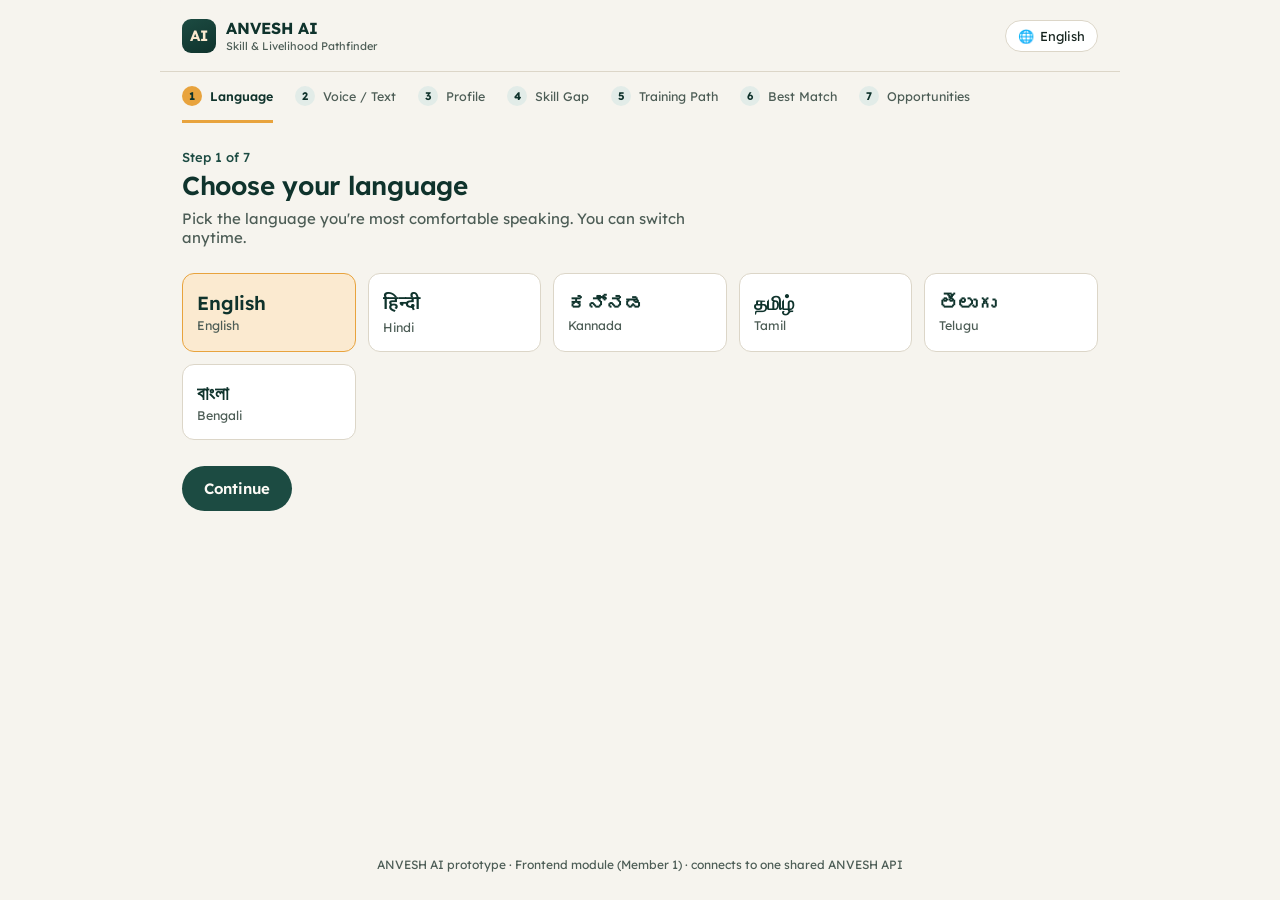
==== index.html @ 1c51fe31 "Add files via upload" ====
<!DOCTYPE html>
<html lang="en">
<head>
<meta charset="UTF-8" />
<meta name="viewport" content="width=device-width, initial-scale=1.0" />
<title>ANVESH AI — Skill &amp; Livelihood Pathfinder</title>
<link rel="preconnect" href="https://fonts.googleapis.com">
<link href="https://fonts.googleapis.com/css2?family=Lexend:wght@300;400;500;600;700;800&family=Noto+Sans+Devanagari:wght@400;500;600&display=swap" rel="stylesheet">
<link rel="stylesheet" href="styles.css">
</head>
<body>

<div id="app">
  <div class="topbar">
    <div class="brand">
      <div class="brand-mark">AI</div>
      <div>
        <div class="brand-name">ANVESH AI</div>
        <div class="brand-sub">Skill &amp; Livelihood Pathfinder</div>
      </div>
    </div>
    <button class="lang-pill" id="topLangPill" onclick="goTo('language')">🌐 <span id="topLangLabel">English</span></button>
  </div>

  <nav class="journey" id="journeyTracker"></nav>

  <main id="mainScreen"></main>

  <footer>ANVESH AI prototype &middot; Frontend module (Member 1) &middot; connects to one shared ANVESH API</footer>
</div>

<script src="api.js"></script>
<script src="app.js"></script>
</body>
</html>
---- styles.css ----
:root{
    --ink:#16241f;
    --ink-soft:#4d5d56;
    --paper:#f6f4ee;
    --paper-raised:#ffffff;
    --teal:#1c4b42;
    --teal-deep:#0f332c;
    --teal-tint:#e2ece8;
    --marigold:#e8a33d;
    --marigold-deep:#c07f22;
    --marigold-tint:#fbead0;
    --leaf:#3f7d58;
    --clay:#b6532f;
    --clay-tint:#f6e2d8;
    --line:#dcd6c8;
    --radius-s:6px;
    --radius-m:12px;
    --radius-l:20px;
    --shadow: 0 1px 2px rgba(22,36,31,0.06), 0 8px 24px -12px rgba(22,36,31,0.18);
    --focus: 0 0 0 3px rgba(28,75,66,0.35);
  }

  *{box-sizing:border-box;}
  html,body{margin:0;padding:0;}
  body{
    font-family:'Lexend','Noto Sans Devanagari',system-ui,sans-serif;
    background:var(--paper);
    color:var(--ink);
    -webkit-font-smoothing:antialiased;
    min-height:100vh;
  }
  h1,h2,h3,h4{font-family:'Lexend','Noto Sans Devanagari',sans-serif; margin:0; line-height:1.15; font-weight:600; letter-spacing:-0.01em;}
  p{margin:0;}
  button{font-family:inherit;}
  :focus-visible{outline:none; box-shadow:var(--focus); border-radius:var(--radius-s);}

  a{color:inherit;}

  /* ---------- App shell ---------- */
  #app{
    max-width:960px;
    margin:0 auto;
    min-height:100vh;
    display:flex;
    flex-direction:column;
    background:var(--paper);
  }

  .topbar{
    display:flex;
    align-items:center;
    justify-content:space-between;
    padding:18px 22px;
    border-bottom:1px solid var(--line);
    position:sticky;
    top:0;
    background:rgba(246,244,238,0.92);
    backdrop-filter:blur(6px);
    z-index:20;
  }
  .brand{
    display:flex;
    align-items:center;
    gap:10px;
  }
  .brand-mark{
    width:34px;height:34px;border-radius:9px;
    background:linear-gradient(155deg,var(--teal),var(--teal-deep));
    display:flex;align-items:center;justify-content:center;
    color:var(--marigold-tint);
    font-weight:700;
    font-size:15px;
  }
  .brand-name{font-size:16px;font-weight:700;color:var(--teal-deep);}
  .brand-sub{font-size:11px;color:var(--ink-soft); margin-top:1px;}

  .lang-pill{
    display:flex;align-items:center;gap:6px;
    padding:7px 12px;
    border:1px solid var(--line);
    border-radius:999px;
    background:var(--paper-raised);
    font-size:13px;
    cursor:pointer;
    color:var(--ink);
  }
  .lang-pill:hover{border-color:var(--teal);}

  /* ---------- Journey tracker ---------- */
  .journey{
    display:flex;
    overflow-x:auto;
    gap:0;
    padding:14px 22px 0 22px;
    scrollbar-width:none;
  }
  .journey::-webkit-scrollbar{display:none;}
  .j-step{
    display:flex;
    align-items:center;
    gap:8px;
    flex-shrink:0;
    padding-bottom:14px;
    margin-right:22px;
    border-bottom:3px solid transparent;
    color:var(--ink-soft);
    font-size:12.5px;
    white-space:nowrap;
  }
  .j-num{
    width:20px;height:20px;border-radius:50%;
    background:var(--teal-tint);
    color:var(--teal-deep);
    font-size:11px;font-weight:700;
    display:flex;align-items:center;justify-content:center;
  }
  .j-step.done .j-num{background:var(--teal); color:#fff;}
  .j-step.active{color:var(--teal-deep); font-weight:600; border-bottom-color:var(--marigold);}
  .j-step.active .j-num{background:var(--marigold); color:var(--teal-deep);}

  main{
    flex:1;
    padding:26px 22px 60px 22px;
  }

  .screen{animation:fade-in .28s ease;}
  @keyframes fade-in{from{opacity:0; transform:translateY(6px);} to{opacity:1; transform:translateY(0);}}
  @media (prefers-reduced-motion: reduce){ .screen{animation:none;} }

  .eyebrow{
    color:var(--teal);
    font-size:13px;
    font-weight:500;
    margin-bottom:6px;
  }
  .screen h2{font-size:26px; color:var(--teal-deep); margin-bottom:8px;}
  .screen .lede{color:var(--ink-soft); font-size:15px; max-width:56ch; margin-bottom:26px;}

  .card{
    background:var(--paper-raised);
    border:1px solid var(--line);
    border-radius:var(--radius-l);
    box-shadow:var(--shadow);
    padding:24px;
  }

  .btn{
    display:inline-flex;
    align-items:center;
    justify-content:center;
    gap:8px;
    padding:13px 22px;
    border-radius:999px;
    font-size:15px;
    font-weight:600;
    border:none;
    cursor:pointer;
    transition:transform .12s ease, background .15s ease;
  }
  .btn:active{transform:scale(0.98);}
  .btn-primary{background:var(--teal); color:#fdfbf6;}
  .btn-primary:hover{background:var(--teal-deep);}
  .btn-ghost{background:transparent; color:var(--teal-deep); border:1.5px solid var(--line);}
  .btn-ghost:hover{border-color:var(--teal);}
  .btn-block{width:100%;}
  .btn[disabled]{opacity:0.5; cursor:not-allowed;}

  .row{display:flex; gap:14px; flex-wrap:wrap;}
  .row.between{justify-content:space-between; align-items:center;}
  .actions{display:flex; gap:12px; margin-top:26px; flex-wrap:wrap;}

  /* ---------- Language grid ---------- */
  .lang-grid{
    display:grid;
    grid-template-columns:repeat(auto-fill, minmax(150px,1fr));
    gap:12px;
    margin-bottom:26px;
  }
  .lang-card{
    background:var(--paper-raised);
    border:1.5px solid var(--line);
    border-radius:var(--radius-m);
    padding:16px 14px;
    cursor:pointer;
    text-align:left;
  }
  .lang-card:hover{border-color:var(--teal);}
  .lang-card.selected{border-color:var(--marigold); background:var(--marigold-tint);}
  .lang-card .native{font-size:19px; font-weight:600; color:var(--teal-deep); display:block;}
  .lang-card .roman{font-size:12.5px; color:var(--ink-soft); display:block; margin-top:2px;}

  /* ---------- Voice screen ---------- */
  .voice-stage{
    display:flex;
    flex-direction:column;
    align-items:center;
    text-align:center;
    padding:36px 20px;
  }
  .mic-btn{
    width:112px;height:112px;
    border-radius:50%;
    border:none;
    background:radial-gradient(circle at 35% 30%, var(--marigold), var(--marigold-deep));
    box-shadow:0 10px 30px -8px rgba(192,127,34,0.55);
    color:var(--teal-deep);
    font-size:38px;
    display:flex;align-items:center;justify-content:center;
    cursor:pointer;
    position:relative;
  }
  .mic-btn.listening{animation:pulse 1.4s ease-in-out infinite;}
  @keyframes pulse{
    0%{box-shadow:0 0 0 0 rgba(232,163,61,0.45), 0 10px 30px -8px rgba(192,127,34,0.55);}
    70%{box-shadow:0 0 0 22px rgba(232,163,61,0), 0 10px 30px -8px rgba(192,127,34,0.55);}
    100%{box-shadow:0 0 0 0 rgba(232,163,61,0), 0 10px 30px -8px rgba(192,127,34,0.55);}
  }
  .voice-status{margin-top:18px; font-size:14.5px; color:var(--ink-soft); min-height:20px;}
  .transcript-box{
    margin-top:22px;
    width:100%;
    max-width:480px;
    background:var(--teal-tint);
    border-radius:var(--radius-m);
    padding:16px 18px;
    text-align:left;
    font-size:14.5px;
    color:var(--teal-deep);
    display:none;
  }
  .transcript-box.show{display:block;}
  .fallback-note{margin-top:26px; font-size:13.5px; color:var(--ink-soft);}
  .text-fallback{
    margin-top:14px;
    width:100%;
    max-width:480px;
    display:flex;
    gap:10px;
  }
  .text-fallback input{
    flex:1;
    padding:13px 16px;
    border-radius:999px;
    border:1.5px solid var(--line);
    font-size:14.5px;
    font-family:inherit;
    background:var(--paper-raised);
  }
  .text-fallback input:focus{border-color:var(--teal);}

  /* ---------- Profile screen ---------- */
  .field-list{display:flex; flex-direction:column; gap:0;}
  .field-row{
    display:flex;
    align-items:center;
    justify-content:space-between;
    padding:14px 0;
    border-bottom:1px solid var(--line);
  }
  .field-row:last-child{border-bottom:none;}
  .field-label{font-size:13.5px; color:var(--ink-soft);}
  .field-value{font-size:15px; font-weight:500;}
  .field-value.missing{color:var(--clay); font-weight:500; font-size:13.5px;}
  .tag{
    display:inline-flex;
    padding:3px 10px;
    border-radius:999px;
    font-size:11.5px;
    font-weight:600;
  }
  .tag-missing{background:var(--clay-tint); color:var(--clay);}
  .tag-done{background:var(--teal-tint); color:var(--teal-deep);}

  .next-q{
    margin-top:18px;
    background:var(--marigold-tint);
    border-radius:var(--radius-m);
    padding:16px 18px;
    font-size:14.5px;
    color:var(--teal-deep);
  }
  .next-q strong{display:block; font-size:12px; text-transform:none; color:var(--marigold-deep); margin-bottom:4px;}

  /* ---------- Skill gap ---------- */
  .skill-cols{display:grid; grid-template-columns:1fr; gap:18px;}
  @media(min-width:640px){ .skill-cols{grid-template-columns:1fr 1fr;} }
  .skill-block h4{font-size:13px; color:var(--ink-soft); font-weight:600; margin-bottom:10px;}
  .chip-list{display:flex; flex-wrap:wrap; gap:8px;}
  .chip{
    padding:7px 13px;
    border-radius:999px;
    font-size:13.5px;
    font-weight:500;
  }
  .chip-have{background:var(--teal-tint); color:var(--teal-deep);}
  .chip-need{background:var(--clay-tint); color:var(--clay);}

  .gap-bar-wrap{margin-top:22px;}
  .gap-bar-track{
    height:10px;
    border-radius:999px;
    background:var(--line);
    overflow:hidden;
  }
  .gap-bar-fill{
    height:100%;
    background:linear-gradient(90deg, var(--teal), var(--leaf));
    border-radius:999px;
    transition:width .5s ease;
  }
  .gap-bar-caption{display:flex; justify-content:space-between; font-size:12.5px; color:var(--ink-soft); margin-top:8px;}

  /* ---------- NSQF ---------- */
  .nsqf-item{
    display:flex;
    gap:14px;
    padding:16px 0;
    border-bottom:1px solid var(--line);
  }
  .nsqf-item:last-child{border-bottom:none;}
  .nsqf-level{
    flex-shrink:0;
    width:44px;height:44px;
    border-radius:var(--radius-s);
    background:var(--teal-tint);
    color:var(--teal-deep);
    font-weight:700;
    font-size:13px;
    display:flex;align-items:center;justify-content:center;
    text-align:center;
  }
  .nsqf-title{font-weight:600; font-size:15px; margin-bottom:3px;}
  .nsqf-meta{font-size:13px; color:var(--ink-soft);}

  /* ---------- Occupation / score ---------- */
  .score-wrap{
    display:flex;
    align-items:center;
    gap:24px;
    flex-wrap:wrap;
  }
  .score-ring{
    width:120px;height:120px;
    border-radius:50%;
    flex-shrink:0;
    display:flex;align-items:center;justify-content:center;
    position:relative;
    background:conic-gradient(var(--teal) calc(var(--pct,0)*1%), var(--teal-tint) 0);
  }
  .score-ring::before{
    content:"";
    position:absolute;
    width:92px;height:92px;
    border-radius:50%;
    background:var(--paper-raised);
  }
  .score-num{position:relative; font-size:28px; font-weight:700; color:var(--teal-deep);}
  .score-num span{font-size:14px; font-weight:500; color:var(--ink-soft); display:block; margin-top:-2px;}
  .occ-title{font-size:20px; font-weight:700; color:var(--teal-deep); margin-bottom:4px;}
  .occ-sub{font-size:13.5px; color:var(--ink-soft);}

  .explain-toggle{
    margin-top:20px;
    background:transparent;
    border:1.5px dashed var(--line);
    border-radius:var(--radius-m);
    padding:13px 16px;
    width:100%;
    text-align:left;
    font-size:14px;
    font-weight:600;
    color:var(--teal-deep);
    cursor:pointer;
  }
  .explain-body{
    margin-top:12px;
    padding:16px 18px;
    background:var(--teal-tint);
    border-radius:var(--radius-m);
    font-size:14px;
    line-height:1.55;
    color:var(--teal-deep);
    display:none;
  }
  .explain-body.show{display:block;}

  /* ---------- Opportunities ---------- */
  .opp-card{
    border:1px solid var(--line);
    border-radius:var(--radius-m);
    padding:16px 18px;
    margin-bottom:12px;
  }
  .opp-card:last-child{margin-bottom:0;}
  .opp-type{
    display:inline-block;
    font-size:11.5px;
    font-weight:700;
    padding:3px 10px;
    border-radius:999px;
    margin-bottom:8px;
  }
  .opp-type.training{background:var(--teal-tint); color:var(--teal-deep);}
  .opp-type.employment{background:var(--marigold-tint); color:var(--marigold-deep);}
  .opp-type.livelihood{background:#e5eee0; color:var(--leaf);}
  .opp-title{font-weight:600; font-size:15px; margin-bottom:3px;}
  .opp-meta{font-size:13px; color:var(--ink-soft);}

  /* ---------- States: loading / empty / error / timeout ---------- */
  .state-box{
    display:flex;
    flex-direction:column;
    align-items:center;
    text-align:center;
    padding:50px 20px;
    color:var(--ink-soft);
  }
  .spinner{
    width:34px;height:34px;
    border-radius:50%;
    border:3px solid var(--teal-tint);
    border-top-color:var(--teal);
    animation:spin .8s linear infinite;
    margin-bottom:16px;
  }
  @keyframes spin{to{transform:rotate(360deg);}}
  .state-title{font-size:15.5px; font-weight:600; color:var(--ink); margin-bottom:6px;}
  .state-desc{font-size:13.5px; max-width:40ch;}
  .state-box .btn{margin-top:18px;}
  .icon-badge{
    width:46px;height:46px;
    border-radius:50%;
    display:flex;align-items:center;justify-content:center;
    margin-bottom:16px;
    font-size:20px;
  }
  .icon-badge.err{background:var(--clay-tint); color:var(--clay);}
  .icon-badge.empty{background:var(--teal-tint); color:var(--teal-deep);}

  footer{
    text-align:center;
    font-size:12px;
    color:var(--ink-soft);
    padding:18px 22px 28px;
  }

  code.inline{background:var(--teal-tint); padding:1px 6px; border-radius:4px; font-size:12.5px;}

  @media(max-width:520px){
    .screen h2{font-size:22px;}
    main{padding:20px 16px 50px 16px;}
    .topbar{padding:14px 16px;}
  }
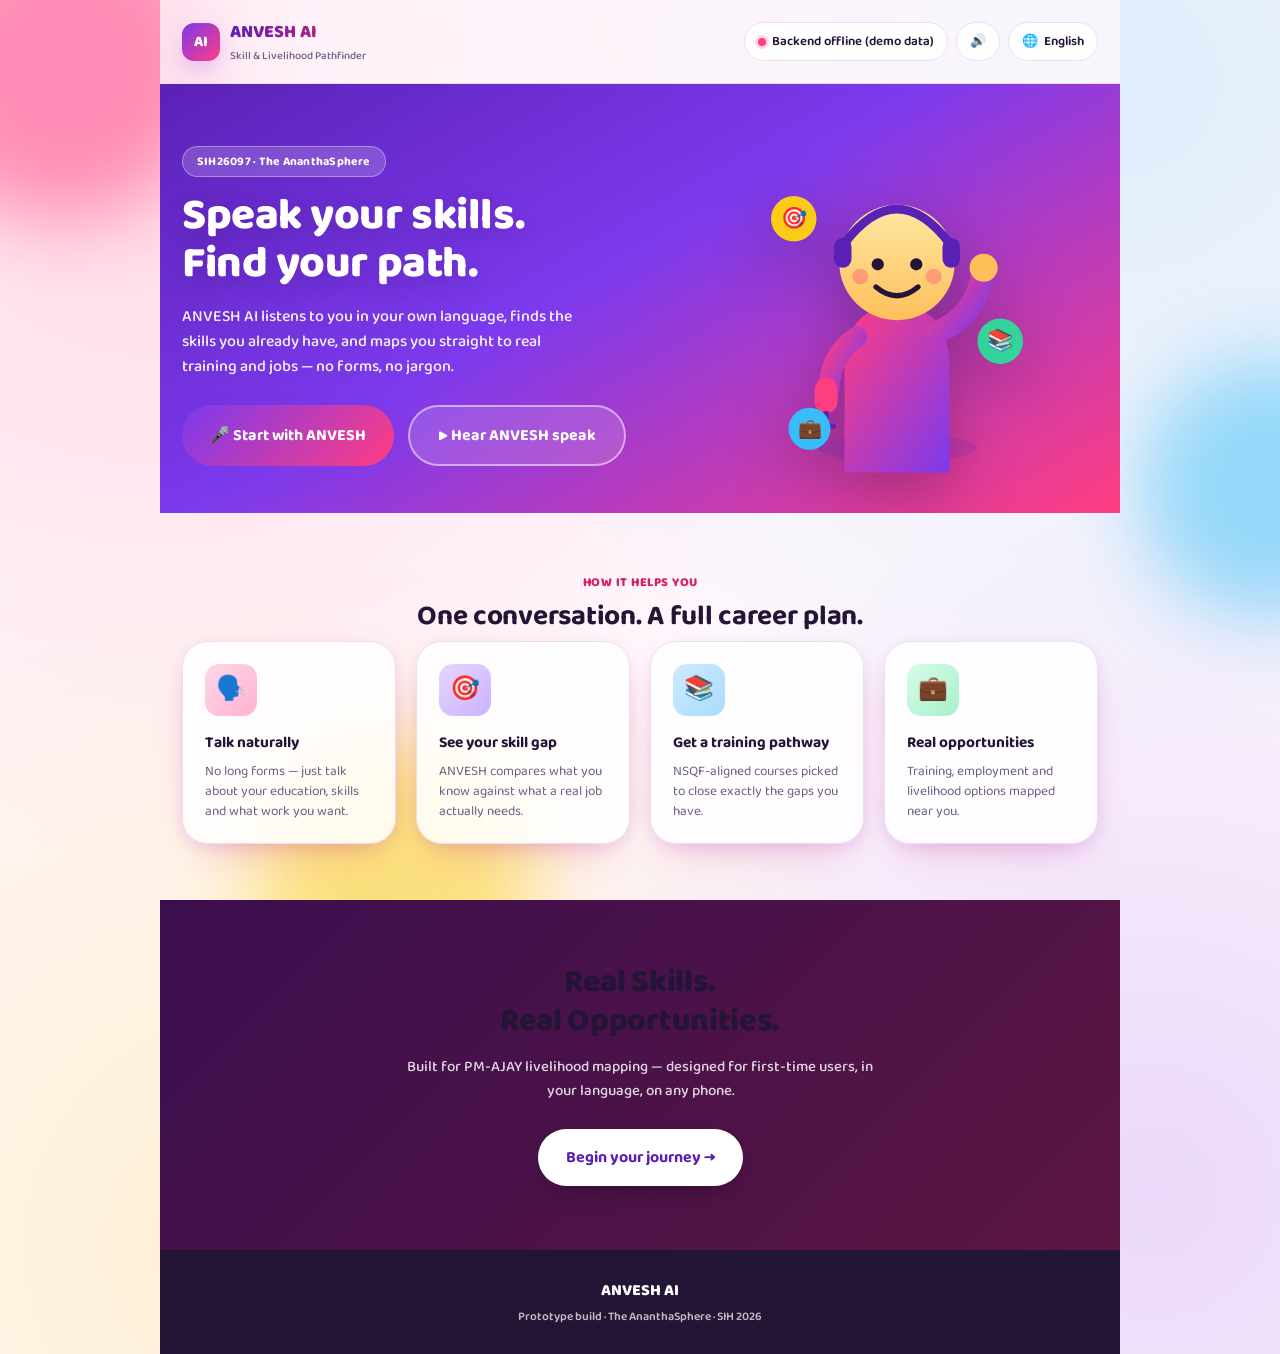
==== commit 570cb9ba: "Add Member 1 frontend prototype Adds the full frontend UI: animated landing page with voice-assistan" ====
--- a/index.html
+++ b/index.html
@@ -5,7 +5,7 @@
 <meta name="viewport" content="width=device-width, initial-scale=1.0" />
 <title>ANVESH AI — Skill &amp; Livelihood Pathfinder</title>
 <link rel="preconnect" href="https://fonts.googleapis.com">
-<link href="https://fonts.googleapis.com/css2?family=Lexend:wght@300;400;500;600;700;800&family=Noto+Sans+Devanagari:wght@400;500;600&display=swap" rel="stylesheet">
+<link href="https://fonts.googleapis.com/css2?family=Baloo+2:wght@500;600;700;800&family=Lexend:wght@400;500;600;700&family=Noto+Sans+Devanagari:wght@400;500;600&display=swap" rel="stylesheet">
 <link rel="stylesheet" href="styles.css">
 </head>
 <body>
@@ -13,23 +13,32 @@
 <div id="app">
   <div class="topbar">
     <div class="brand">
-      <div class="brand-mark">AI</div>
+      <div class="brand-mark" onclick="goTo('landing')" style="cursor:pointer">AI</div>
       <div>
         <div class="brand-name">ANVESH AI</div>
         <div class="brand-sub">Skill &amp; Livelihood Pathfinder</div>
       </div>
     </div>
-    <button class="lang-pill" id="topLangPill" onclick="goTo('language')">🌐 <span id="topLangLabel">English</span></button>
+    <div class="top-actions">
+      <button class="pill-btn" id="statusPill" title="Backend connection status">
+        <span class="status-dot checking" id="statusDot"></span>
+        <span id="statusLabel">Checking backend…</span>
+      </button>
+      <button class="pill-btn" id="soundToggle" onclick="toggleSound()" title="Toggle sound">🔊</button>
+      <button class="pill-btn" id="topLangPill" onclick="goTo('language')">🌐 <span id="topLangLabel">English</span></button>
+    </div>
   </div>
 
   <nav class="journey" id="journeyTracker"></nav>
 
   <main id="mainScreen"></main>
 
-  <footer>ANVESH AI prototype &middot; Frontend module (Member 1) &middot; connects to one shared ANVESH API</footer>
+  <footer>ANVESH AI prototype &middot; Frontend module (Member 1) &middot; live-wired to the member2-backend FastAPI service</footer>
 </div>
 
 <script src="api.js"></script>
+<script src="effects.js"></script>
+<script src="mascot.js"></script>
 <script src="app.js"></script>
 </body>
 </html>
--- a/styles.css
+++ b/styles.css
@@ -1,453 +1,636 @@
-  :root{
-    --ink:#16241f;
-    --ink-soft:#4d5d56;
-    --paper:#f6f4ee;
-    --paper-raised:#ffffff;
-    --teal:#1c4b42;
-    --teal-deep:#0f332c;
-    --teal-tint:#e2ece8;
-    --marigold:#e8a33d;
-    --marigold-deep:#c07f22;
-    --marigold-tint:#fbead0;
-    --leaf:#3f7d58;
-    --clay:#b6532f;
-    --clay-tint:#f6e2d8;
-    --line:#dcd6c8;
-    --radius-s:6px;
-    --radius-m:12px;
-    --radius-l:20px;
-    --shadow: 0 1px 2px rgba(22,36,31,0.06), 0 8px 24px -12px rgba(22,36,31,0.18);
-    --focus: 0 0 0 3px rgba(28,75,66,0.35);
-  }
-
-  *{box-sizing:border-box;}
-  html,body{margin:0;padding:0;}
-  body{
-    font-family:'Lexend','Noto Sans Devanagari',system-ui,sans-serif;
-    background:var(--paper);
-    color:var(--ink);
-    -webkit-font-smoothing:antialiased;
-    min-height:100vh;
-  }
-  h1,h2,h3,h4{font-family:'Lexend','Noto Sans Devanagari',sans-serif; margin:0; line-height:1.15; font-weight:600; letter-spacing:-0.01em;}
-  p{margin:0;}
-  button{font-family:inherit;}
-  :focus-visible{outline:none; box-shadow:var(--focus); border-radius:var(--radius-s);}
-
-  a{color:inherit;}
-
-  /* ---------- App shell ---------- */
-  #app{
-    max-width:960px;
-    margin:0 auto;
-    min-height:100vh;
-    display:flex;
-    flex-direction:column;
-    background:var(--paper);
-  }
-
-  .topbar{
-    display:flex;
-    align-items:center;
-    justify-content:space-between;
-    padding:18px 22px;
-    border-bottom:1px solid var(--line);
-    position:sticky;
-    top:0;
-    background:rgba(246,244,238,0.92);
-    backdrop-filter:blur(6px);
-    z-index:20;
-  }
-  .brand{
-    display:flex;
-    align-items:center;
-    gap:10px;
-  }
-  .brand-mark{
-    width:34px;height:34px;border-radius:9px;
-    background:linear-gradient(155deg,var(--teal),var(--teal-deep));
-    display:flex;align-items:center;justify-content:center;
-    color:var(--marigold-tint);
-    font-weight:700;
-    font-size:15px;
-  }
-  .brand-name{font-size:16px;font-weight:700;color:var(--teal-deep);}
-  .brand-sub{font-size:11px;color:var(--ink-soft); margin-top:1px;}
-
-  .lang-pill{
-    display:flex;align-items:center;gap:6px;
-    padding:7px 12px;
-    border:1px solid var(--line);
-    border-radius:999px;
-    background:var(--paper-raised);
-    font-size:13px;
-    cursor:pointer;
-    color:var(--ink);
-  }
-  .lang-pill:hover{border-color:var(--teal);}
-
-  /* ---------- Journey tracker ---------- */
-  .journey{
-    display:flex;
-    overflow-x:auto;
-    gap:0;
-    padding:14px 22px 0 22px;
-    scrollbar-width:none;
-  }
-  .journey::-webkit-scrollbar{display:none;}
-  .j-step{
-    display:flex;
-    align-items:center;
-    gap:8px;
-    flex-shrink:0;
-    padding-bottom:14px;
-    margin-right:22px;
-    border-bottom:3px solid transparent;
-    color:var(--ink-soft);
-    font-size:12.5px;
-    white-space:nowrap;
-  }
-  .j-num{
-    width:20px;height:20px;border-radius:50%;
-    background:var(--teal-tint);
-    color:var(--teal-deep);
-    font-size:11px;font-weight:700;
-    display:flex;align-items:center;justify-content:center;
-  }
-  .j-step.done .j-num{background:var(--teal); color:#fff;}
-  .j-step.active{color:var(--teal-deep); font-weight:600; border-bottom-color:var(--marigold);}
-  .j-step.active .j-num{background:var(--marigold); color:var(--teal-deep);}
-
-  main{
-    flex:1;
-    padding:26px 22px 60px 22px;
-  }
-
-  .screen{animation:fade-in .28s ease;}
-  @keyframes fade-in{from{opacity:0; transform:translateY(6px);} to{opacity:1; transform:translateY(0);}}
-  @media (prefers-reduced-motion: reduce){ .screen{animation:none;} }
-
-  .eyebrow{
-    color:var(--teal);
-    font-size:13px;
-    font-weight:500;
-    margin-bottom:6px;
-  }
-  .screen h2{font-size:26px; color:var(--teal-deep); margin-bottom:8px;}
-  .screen .lede{color:var(--ink-soft); font-size:15px; max-width:56ch; margin-bottom:26px;}
-
-  .card{
-    background:var(--paper-raised);
-    border:1px solid var(--line);
-    border-radius:var(--radius-l);
-    box-shadow:var(--shadow);
-    padding:24px;
-  }
-
-  .btn{
-    display:inline-flex;
-    align-items:center;
-    justify-content:center;
-    gap:8px;
-    padding:13px 22px;
-    border-radius:999px;
-    font-size:15px;
-    font-weight:600;
-    border:none;
-    cursor:pointer;
-    transition:transform .12s ease, background .15s ease;
-  }
-  .btn:active{transform:scale(0.98);}
-  .btn-primary{background:var(--teal); color:#fdfbf6;}
-  .btn-primary:hover{background:var(--teal-deep);}
-  .btn-ghost{background:transparent; color:var(--teal-deep); border:1.5px solid var(--line);}
-  .btn-ghost:hover{border-color:var(--teal);}
-  .btn-block{width:100%;}
-  .btn[disabled]{opacity:0.5; cursor:not-allowed;}
-
-  .row{display:flex; gap:14px; flex-wrap:wrap;}
-  .row.between{justify-content:space-between; align-items:center;}
-  .actions{display:flex; gap:12px; margin-top:26px; flex-wrap:wrap;}
-
-  /* ---------- Language grid ---------- */
-  .lang-grid{
-    display:grid;
-    grid-template-columns:repeat(auto-fill, minmax(150px,1fr));
-    gap:12px;
-    margin-bottom:26px;
-  }
-  .lang-card{
-    background:var(--paper-raised);
-    border:1.5px solid var(--line);
-    border-radius:var(--radius-m);
-    padding:16px 14px;
-    cursor:pointer;
-    text-align:left;
-  }
-  .lang-card:hover{border-color:var(--teal);}
-  .lang-card.selected{border-color:var(--marigold); background:var(--marigold-tint);}
-  .lang-card .native{font-size:19px; font-weight:600; color:var(--teal-deep); display:block;}
-  .lang-card .roman{font-size:12.5px; color:var(--ink-soft); display:block; margin-top:2px;}
-
-  /* ---------- Voice screen ---------- */
-  .voice-stage{
-    display:flex;
-    flex-direction:column;
-    align-items:center;
-    text-align:center;
-    padding:36px 20px;
-  }
-  .mic-btn{
-    width:112px;height:112px;
-    border-radius:50%;
-    border:none;
-    background:radial-gradient(circle at 35% 30%, var(--marigold), var(--marigold-deep));
-    box-shadow:0 10px 30px -8px rgba(192,127,34,0.55);
-    color:var(--teal-deep);
-    font-size:38px;
-    display:flex;align-items:center;justify-content:center;
-    cursor:pointer;
-    position:relative;
-  }
-  .mic-btn.listening{animation:pulse 1.4s ease-in-out infinite;}
-  @keyframes pulse{
-    0%{box-shadow:0 0 0 0 rgba(232,163,61,0.45), 0 10px 30px -8px rgba(192,127,34,0.55);}
-    70%{box-shadow:0 0 0 22px rgba(232,163,61,0), 0 10px 30px -8px rgba(192,127,34,0.55);}
-    100%{box-shadow:0 0 0 0 rgba(232,163,61,0), 0 10px 30px -8px rgba(192,127,34,0.55);}
-  }
-  .voice-status{margin-top:18px; font-size:14.5px; color:var(--ink-soft); min-height:20px;}
-  .transcript-box{
-    margin-top:22px;
-    width:100%;
-    max-width:480px;
-    background:var(--teal-tint);
-    border-radius:var(--radius-m);
-    padding:16px 18px;
-    text-align:left;
-    font-size:14.5px;
-    color:var(--teal-deep);
-    display:none;
-  }
-  .transcript-box.show{display:block;}
-  .fallback-note{margin-top:26px; font-size:13.5px; color:var(--ink-soft);}
-  .text-fallback{
-    margin-top:14px;
-    width:100%;
-    max-width:480px;
-    display:flex;
-    gap:10px;
-  }
-  .text-fallback input{
-    flex:1;
-    padding:13px 16px;
-    border-radius:999px;
-    border:1.5px solid var(--line);
-    font-size:14.5px;
-    font-family:inherit;
-    background:var(--paper-raised);
-  }
-  .text-fallback input:focus{border-color:var(--teal);}
-
-  /* ---------- Profile screen ---------- */
-  .field-list{display:flex; flex-direction:column; gap:0;}
-  .field-row{
-    display:flex;
-    align-items:center;
-    justify-content:space-between;
-    padding:14px 0;
-    border-bottom:1px solid var(--line);
-  }
-  .field-row:last-child{border-bottom:none;}
-  .field-label{font-size:13.5px; color:var(--ink-soft);}
-  .field-value{font-size:15px; font-weight:500;}
-  .field-value.missing{color:var(--clay); font-weight:500; font-size:13.5px;}
-  .tag{
-    display:inline-flex;
-    padding:3px 10px;
-    border-radius:999px;
-    font-size:11.5px;
-    font-weight:600;
-  }
-  .tag-missing{background:var(--clay-tint); color:var(--clay);}
-  .tag-done{background:var(--teal-tint); color:var(--teal-deep);}
-
-  .next-q{
-    margin-top:18px;
-    background:var(--marigold-tint);
-    border-radius:var(--radius-m);
-    padding:16px 18px;
-    font-size:14.5px;
-    color:var(--teal-deep);
-  }
-  .next-q strong{display:block; font-size:12px; text-transform:none; color:var(--marigold-deep); margin-bottom:4px;}
-
-  /* ---------- Skill gap ---------- */
-  .skill-cols{display:grid; grid-template-columns:1fr; gap:18px;}
-  @media(min-width:640px){ .skill-cols{grid-template-columns:1fr 1fr;} }
-  .skill-block h4{font-size:13px; color:var(--ink-soft); font-weight:600; margin-bottom:10px;}
-  .chip-list{display:flex; flex-wrap:wrap; gap:8px;}
-  .chip{
-    padding:7px 13px;
-    border-radius:999px;
-    font-size:13.5px;
-    font-weight:500;
-  }
-  .chip-have{background:var(--teal-tint); color:var(--teal-deep);}
-  .chip-need{background:var(--clay-tint); color:var(--clay);}
-
-  .gap-bar-wrap{margin-top:22px;}
-  .gap-bar-track{
-    height:10px;
-    border-radius:999px;
-    background:var(--line);
-    overflow:hidden;
-  }
-  .gap-bar-fill{
-    height:100%;
-    background:linear-gradient(90deg, var(--teal), var(--leaf));
-    border-radius:999px;
-    transition:width .5s ease;
-  }
-  .gap-bar-caption{display:flex; justify-content:space-between; font-size:12.5px; color:var(--ink-soft); margin-top:8px;}
-
-  /* ---------- NSQF ---------- */
-  .nsqf-item{
-    display:flex;
-    gap:14px;
-    padding:16px 0;
-    border-bottom:1px solid var(--line);
-  }
-  .nsqf-item:last-child{border-bottom:none;}
-  .nsqf-level{
-    flex-shrink:0;
-    width:44px;height:44px;
-    border-radius:var(--radius-s);
-    background:var(--teal-tint);
-    color:var(--teal-deep);
-    font-weight:700;
-    font-size:13px;
-    display:flex;align-items:center;justify-content:center;
-    text-align:center;
-  }
-  .nsqf-title{font-weight:600; font-size:15px; margin-bottom:3px;}
-  .nsqf-meta{font-size:13px; color:var(--ink-soft);}
-
-  /* ---------- Occupation / score ---------- */
-  .score-wrap{
-    display:flex;
-    align-items:center;
-    gap:24px;
-    flex-wrap:wrap;
-  }
-  .score-ring{
-    width:120px;height:120px;
-    border-radius:50%;
-    flex-shrink:0;
-    display:flex;align-items:center;justify-content:center;
-    position:relative;
-    background:conic-gradient(var(--teal) calc(var(--pct,0)*1%), var(--teal-tint) 0);
-  }
-  .score-ring::before{
-    content:"";
-    position:absolute;
-    width:92px;height:92px;
-    border-radius:50%;
-    background:var(--paper-raised);
-  }
-  .score-num{position:relative; font-size:28px; font-weight:700; color:var(--teal-deep);}
-  .score-num span{font-size:14px; font-weight:500; color:var(--ink-soft); display:block; margin-top:-2px;}
-  .occ-title{font-size:20px; font-weight:700; color:var(--teal-deep); margin-bottom:4px;}
-  .occ-sub{font-size:13.5px; color:var(--ink-soft);}
-
-  .explain-toggle{
-    margin-top:20px;
-    background:transparent;
-    border:1.5px dashed var(--line);
-    border-radius:var(--radius-m);
-    padding:13px 16px;
-    width:100%;
-    text-align:left;
-    font-size:14px;
-    font-weight:600;
-    color:var(--teal-deep);
-    cursor:pointer;
-  }
-  .explain-body{
-    margin-top:12px;
-    padding:16px 18px;
-    background:var(--teal-tint);
-    border-radius:var(--radius-m);
-    font-size:14px;
-    line-height:1.55;
-    color:var(--teal-deep);
-    display:none;
-  }
-  .explain-body.show{display:block;}
-
-  /* ---------- Opportunities ---------- */
-  .opp-card{
-    border:1px solid var(--line);
-    border-radius:var(--radius-m);
-    padding:16px 18px;
-    margin-bottom:12px;
-  }
-  .opp-card:last-child{margin-bottom:0;}
-  .opp-type{
-    display:inline-block;
-    font-size:11.5px;
-    font-weight:700;
-    padding:3px 10px;
-    border-radius:999px;
-    margin-bottom:8px;
-  }
-  .opp-type.training{background:var(--teal-tint); color:var(--teal-deep);}
-  .opp-type.employment{background:var(--marigold-tint); color:var(--marigold-deep);}
-  .opp-type.livelihood{background:#e5eee0; color:var(--leaf);}
-  .opp-title{font-weight:600; font-size:15px; margin-bottom:3px;}
-  .opp-meta{font-size:13px; color:var(--ink-soft);}
-
-  /* ---------- States: loading / empty / error / timeout ---------- */
-  .state-box{
-    display:flex;
-    flex-direction:column;
-    align-items:center;
-    text-align:center;
-    padding:50px 20px;
-    color:var(--ink-soft);
-  }
-  .spinner{
-    width:34px;height:34px;
-    border-radius:50%;
-    border:3px solid var(--teal-tint);
-    border-top-color:var(--teal);
-    animation:spin .8s linear infinite;
-    margin-bottom:16px;
-  }
-  @keyframes spin{to{transform:rotate(360deg);}}
-  .state-title{font-size:15.5px; font-weight:600; color:var(--ink); margin-bottom:6px;}
-  .state-desc{font-size:13.5px; max-width:40ch;}
-  .state-box .btn{margin-top:18px;}
-  .icon-badge{
-    width:46px;height:46px;
-    border-radius:50%;
-    display:flex;align-items:center;justify-content:center;
-    margin-bottom:16px;
-    font-size:20px;
-  }
-  .icon-badge.err{background:var(--clay-tint); color:var(--clay);}
-  .icon-badge.empty{background:var(--teal-tint); color:var(--teal-deep);}
-
-  footer{
-    text-align:center;
-    font-size:12px;
-    color:var(--ink-soft);
-    padding:18px 22px 28px;
-  }
-
-  code.inline{background:var(--teal-tint); padding:1px 6px; border-radius:4px; font-size:12.5px;}
-
-  @media(max-width:520px){
-    .screen h2{font-size:22px;}
-    main{padding:20px 16px 50px 16px;}
-    .topbar{padding:14px 16px;}
-  }
+/* =========================================================================
+   ANVESH AI — Member 1 Frontend Prototype
+   styles.css — bright, high-energy theme + animations.
+   All colors are CSS variables here — change the palette in one place.
+   ========================================================================= */
+
+:root{
+  --violet:#7C3AED;
+  --violet-deep:#5B21B6;
+  --pink:#FF3D81;
+  --pink-deep:#D6206B;
+  --orange:#FB923C;
+  --yellow:#FACC15;
+  --sky:#38BDF8;
+  --mint:#34D399;
+
+  --ink:#241536;
+  --ink-soft:#6E5E82;
+  --paper:#FFF7FC;
+  --card-bg:rgba(255,255,255,0.86);
+  --line:#F0DCF0;
+
+  --radius-s:8px;
+  --radius-m:16px;
+  --radius-l:26px;
+  --shadow: 0 4px 14px rgba(124,58,237,0.10), 0 16px 40px -18px rgba(214,32,107,0.35);
+  --shadow-pop: 0 10px 26px -8px rgba(124,58,237,0.5);
+  --focus: 0 0 0 4px rgba(124,58,237,0.30);
+}
+
+*{box-sizing:border-box;}
+html,body{margin:0;padding:0;}
+body{
+  font-family:'Baloo 2','Lexend','Noto Sans Devanagari',system-ui,sans-serif;
+  color:var(--ink);
+  min-height:100vh;
+  -webkit-font-smoothing:antialiased;
+  background:
+    radial-gradient(circle at 12% 8%, rgba(255,61,129,0.16), transparent 45%),
+    radial-gradient(circle at 88% 6%, rgba(56,189,248,0.16), transparent 42%),
+    radial-gradient(circle at 20% 92%, rgba(250,204,21,0.18), transparent 45%),
+    radial-gradient(circle at 90% 88%, rgba(124,58,237,0.16), transparent 42%),
+    var(--paper);
+  overflow-x:hidden;
+}
+
+h1,h2,h3,h4{font-family:'Baloo 2','Lexend',sans-serif; margin:0; line-height:1.15; font-weight:700; letter-spacing:-0.01em;}
+p{margin:0;}
+button{font-family:inherit;}
+:focus-visible{outline:none; box-shadow:var(--focus); border-radius:var(--radius-s);}
+a{color:inherit;}
+
+.blob{
+  position:fixed;
+  border-radius:50%;
+  filter:blur(40px);
+  opacity:0.5;
+  z-index:0;
+  pointer-events:none;
+}
+.blob-1{ width:320px; height:320px; top:-100px; left:-100px; background:var(--pink); animation:floatBlob 16s ease-in-out infinite; }
+.blob-2{ width:260px; height:260px; top:40%; right:-120px; background:var(--sky); animation:floatBlob 20s ease-in-out infinite reverse; }
+.blob-3{ width:280px; height:280px; bottom:-120px; left:20%; background:var(--yellow); animation:floatBlob 18s ease-in-out infinite; }
+@keyframes floatBlob{
+  0%,100%{ transform:translate(0,0) scale(1); }
+  33%{ transform:translate(30px,-20px) scale(1.08); }
+  66%{ transform:translate(-20px,25px) scale(0.95); }
+}
+@media (prefers-reduced-motion: reduce){ .blob{ animation:none; } }
+
+#app{
+  max-width:960px;
+  margin:0 auto;
+  min-height:100vh;
+  display:flex;
+  flex-direction:column;
+  position:relative;
+  z-index:1;
+}
+
+.topbar{
+  display:flex;
+  align-items:center;
+  justify-content:space-between;
+  padding:18px 22px;
+  position:sticky;
+  top:0;
+  background:rgba(255,247,252,0.75);
+  backdrop-filter:blur(10px);
+  z-index:20;
+  border-bottom:1px solid var(--line);
+}
+.brand{ display:flex; align-items:center; gap:10px; }
+.brand-mark{
+  width:38px;height:38px;border-radius:12px;
+  background:linear-gradient(135deg,var(--violet),var(--pink));
+  display:flex;align-items:center;justify-content:center;
+  color:#fff;
+  font-weight:800;
+  font-size:15px;
+  box-shadow:var(--shadow-pop);
+  animation:wiggle 4s ease-in-out infinite;
+}
+@keyframes wiggle{ 0%,92%,100%{transform:rotate(0);} 94%{transform:rotate(-8deg);} 96%{transform:rotate(8deg);} 98%{transform:rotate(-4deg);} }
+.brand-name{
+  font-size:18px; font-weight:800;
+  background:linear-gradient(90deg,var(--violet-deep),var(--pink-deep));
+  -webkit-background-clip:text; background-clip:text; color:transparent;
+}
+.brand-sub{font-size:11px;color:var(--ink-soft); margin-top:1px; font-weight:500;}
+
+.top-actions{ display:flex; align-items:center; gap:8px; }
+
+.pill-btn{
+  display:flex;align-items:center;gap:6px;
+  padding:8px 13px;
+  border:1.5px solid var(--line);
+  border-radius:999px;
+  background:var(--card-bg);
+  font-size:13px;
+  font-weight:600;
+  cursor:pointer;
+  color:var(--ink);
+  transition:transform .15s ease, border-color .15s ease;
+}
+.pill-btn:hover{ border-color:var(--violet); transform:translateY(-1px); }
+.pill-btn:active{ transform:scale(0.96); }
+
+.status-dot{ width:8px;height:8px;border-radius:50%; display:inline-block; }
+.status-dot.online{ background:var(--mint); box-shadow:0 0 0 3px rgba(52,211,153,0.25); }
+.status-dot.offline{ background:var(--pink); box-shadow:0 0 0 3px rgba(255,61,129,0.2); }
+.status-dot.checking{ background:var(--yellow); animation:blink 1s ease-in-out infinite; }
+@keyframes blink{ 50%{ opacity:0.3; } }
+
+.journey{
+  display:flex;
+  overflow-x:auto;
+  gap:0;
+  padding:14px 22px 0 22px;
+  scrollbar-width:none;
+}
+.journey::-webkit-scrollbar{display:none;}
+.j-step{
+  display:flex; align-items:center; gap:8px;
+  flex-shrink:0;
+  padding-bottom:14px;
+  margin-right:22px;
+  border-bottom:4px solid transparent;
+  color:var(--ink-soft);
+  font-size:12.5px; font-weight:600;
+  white-space:nowrap;
+  transition:color .2s ease;
+}
+.j-num{
+  width:22px;height:22px;border-radius:50%;
+  background:var(--line);
+  color:var(--ink-soft);
+  font-size:11px;font-weight:800;
+  display:flex;align-items:center;justify-content:center;
+  transition:all .25s ease;
+}
+.j-step.done .j-num{ background:linear-gradient(135deg,var(--mint),#10b981); color:#fff; }
+.j-step.active{ color:var(--violet-deep); border-bottom-color:var(--pink); }
+.j-step.active .j-num{ background:linear-gradient(135deg,var(--violet),var(--pink)); color:#fff; transform:scale(1.15); box-shadow:var(--shadow-pop); }
+
+main{ flex:1; padding:26px 22px 70px 22px; position:relative; }
+
+.screen{ animation:screenIn .38s cubic-bezier(.2,.9,.3,1.3); }
+@keyframes screenIn{
+  from{ opacity:0; transform:translateY(18px) scale(0.98); }
+  to{ opacity:1; transform:translateY(0) scale(1); }
+}
+@media (prefers-reduced-motion: reduce){ .screen{ animation:none; } }
+
+.eyebrow{
+  display:inline-block;
+  color:#fff;
+  background:linear-gradient(90deg,var(--violet),var(--pink));
+  padding:4px 12px;
+  border-radius:999px;
+  font-size:12px; font-weight:700;
+  margin-bottom:10px;
+}
+.screen h2{ font-size:28px; color:var(--ink); margin-bottom:8px; }
+.screen .lede{ color:var(--ink-soft); font-size:15px; max-width:56ch; margin-bottom:26px; font-weight:500; }
+
+.card{
+  background:var(--card-bg);
+  backdrop-filter:blur(8px);
+  border:1.5px solid var(--line);
+  border-radius:var(--radius-l);
+  box-shadow:var(--shadow);
+  padding:26px;
+}
+
+.btn{
+  display:inline-flex; align-items:center; justify-content:center; gap:8px;
+  padding:14px 24px;
+  border-radius:999px;
+  font-size:15px; font-weight:700;
+  border:none;
+  cursor:pointer;
+  transition:transform .15s cubic-bezier(.3,1.5,.5,1), box-shadow .15s ease, filter .15s ease;
+}
+.btn:hover{ transform:translateY(-2px) scale(1.02); filter:brightness(1.05); }
+.btn:active{ transform:scale(0.96); }
+.btn-primary{
+  background:linear-gradient(135deg,var(--violet),var(--pink));
+  color:#fff;
+  box-shadow:var(--shadow-pop);
+}
+.btn-ghost{ background:var(--card-bg); color:var(--violet-deep); border:2px solid var(--line); }
+.btn-ghost:hover{ border-color:var(--violet); }
+.btn-block{ width:100%; }
+.btn[disabled]{ opacity:0.5; cursor:not-allowed; transform:none; }
+
+.row{ display:flex; gap:14px; flex-wrap:wrap; }
+.row.between{ justify-content:space-between; align-items:center; }
+.actions{ display:flex; gap:12px; margin-top:26px; flex-wrap:wrap; }
+
+.lang-grid{
+  display:grid;
+  grid-template-columns:repeat(auto-fill, minmax(150px,1fr));
+  gap:14px;
+  margin-bottom:26px;
+}
+.lang-card{
+  background:var(--card-bg);
+  border:2px solid var(--line);
+  border-radius:var(--radius-m);
+  padding:18px 14px;
+  cursor:pointer;
+  text-align:left;
+  transition:transform .15s ease, border-color .15s ease, box-shadow .15s ease;
+}
+.lang-card:hover{ border-color:var(--violet); transform:translateY(-3px); box-shadow:var(--shadow); }
+.lang-card.selected{
+  border-color:var(--pink);
+  background:linear-gradient(135deg, rgba(255,61,129,0.12), rgba(124,58,237,0.10));
+  box-shadow:var(--shadow-pop);
+  transform:translateY(-3px) scale(1.02);
+}
+.lang-card .native{ font-size:20px; font-weight:700; color:var(--ink); display:block; }
+.lang-card .roman{ font-size:12.5px; color:var(--ink-soft); display:block; margin-top:2px; font-weight:600; }
+
+.voice-stage{ display:flex; flex-direction:column; align-items:center; text-align:center; padding:40px 20px; }
+.mic-wrap{ position:relative; width:150px; height:150px; display:flex; align-items:center; justify-content:center; }
+.mic-ring{
+  position:absolute; inset:0; border-radius:50%;
+  border:3px solid var(--pink);
+  opacity:0;
+}
+.mic-btn.listening ~ .mic-ring{ animation:ringPulse 1.6s ease-out infinite; }
+.mic-ring:nth-child(2){ animation-delay:.5s !important; }
+@keyframes ringPulse{
+  0%{ transform:scale(0.7); opacity:0.7; }
+  100%{ transform:scale(1.5); opacity:0; }
+}
+.mic-btn{
+  width:118px;height:118px;
+  border-radius:50%;
+  border:none;
+  background:linear-gradient(150deg,var(--pink),var(--violet));
+  box-shadow:0 14px 34px -10px rgba(214,32,107,0.55);
+  color:#fff;
+  font-size:42px;
+  display:flex;align-items:center;justify-content:center;
+  cursor:pointer;
+  position:relative;
+  z-index:2;
+  transition:transform .2s cubic-bezier(.3,1.6,.5,1);
+}
+.mic-btn:hover{ transform:scale(1.06); }
+.mic-btn.listening{ animation:micBounce 0.9s ease-in-out infinite; }
+@keyframes micBounce{ 0%,100%{ transform:scale(1); } 50%{ transform:scale(1.1); } }
+
+.waveform{ display:flex; align-items:flex-end; gap:5px; height:34px; margin-top:20px; }
+.waveform span{
+  display:block; width:6px; border-radius:4px;
+  background:linear-gradient(180deg,var(--sky),var(--violet));
+  animation:none;
+  height:8px;
+}
+.waveform.live span{ animation:waveBounce 0.9s ease-in-out infinite; }
+.waveform span:nth-child(1){ animation-delay:0s; }
+.waveform span:nth-child(2){ animation-delay:0.1s; }
+.waveform span:nth-child(3){ animation-delay:0.2s; }
+.waveform span:nth-child(4){ animation-delay:0.3s; }
+.waveform span:nth-child(5){ animation-delay:0.4s; }
+.waveform span:nth-child(6){ animation-delay:0.3s; }
+.waveform span:nth-child(7){ animation-delay:0.2s; }
+@keyframes waveBounce{
+  0%,100%{ height:8px; }
+  50%{ height:32px; }
+}
+
+.voice-status{ margin-top:18px; font-size:14.5px; color:var(--ink-soft); font-weight:600; min-height:20px; }
+.transcript-box{
+  margin-top:22px; width:100%; max-width:480px;
+  background:linear-gradient(135deg, rgba(124,58,237,0.10), rgba(56,189,248,0.10));
+  border:1.5px solid var(--line);
+  border-radius:var(--radius-m);
+  padding:16px 18px;
+  text-align:left; font-size:14.5px; color:var(--ink);
+  display:none;
+}
+.transcript-box.show{ display:block; animation:screenIn .3s ease; }
+.fallback-note{ margin-top:26px; font-size:13.5px; color:var(--ink-soft); font-weight:600; }
+.text-fallback{ margin-top:14px; width:100%; max-width:480px; display:flex; gap:10px; }
+.text-fallback input{
+  flex:1; padding:14px 18px; border-radius:999px;
+  border:2px solid var(--line);
+  font-size:14.5px; font-family:inherit;
+  background:var(--card-bg);
+}
+.text-fallback input:focus{ border-color:var(--violet); }
+
+.field-list{ display:flex; flex-direction:column; }
+.field-row{
+  display:flex; align-items:center; justify-content:space-between;
+  padding:14px 0; border-bottom:1px solid var(--line);
+}
+.field-row:last-child{ border-bottom:none; }
+.field-label{ font-size:13.5px; color:var(--ink-soft); font-weight:600; }
+.field-value{ font-size:15px; font-weight:700; }
+.tag{ display:inline-flex; padding:4px 11px; border-radius:999px; font-size:11.5px; font-weight:800; }
+.tag-missing{ background:linear-gradient(135deg,#FFE1EC,#FFD1E4); color:var(--pink-deep); }
+
+.next-q{
+  margin-top:18px;
+  background:linear-gradient(135deg, rgba(250,204,21,0.22), rgba(251,146,60,0.16));
+  border-radius:var(--radius-m);
+  padding:16px 18px; font-size:14.5px; color:var(--ink);
+}
+.next-q strong{ display:block; font-size:12px; color:var(--pink-deep); margin-bottom:4px; }
+
+.skill-cols{ display:grid; grid-template-columns:1fr; gap:18px; }
+@media(min-width:640px){ .skill-cols{ grid-template-columns:1fr 1fr; } }
+.skill-block h4{ font-size:13px; color:var(--ink-soft); font-weight:700; margin-bottom:10px; }
+.chip-list{ display:flex; flex-wrap:wrap; gap:8px; }
+.chip{ padding:8px 14px; border-radius:999px; font-size:13.5px; font-weight:700; transition:transform .15s ease; }
+.chip:hover{ transform:translateY(-2px); }
+.chip-have{ background:linear-gradient(135deg,#D6FCE9,#BBF7D8); color:#0f7a4c; }
+.chip-need{ background:linear-gradient(135deg,#FFE1EC,#FFD1E4); color:var(--pink-deep); }
+
+.gap-bar-wrap{ margin-top:22px; }
+.gap-bar-track{ height:12px; border-radius:999px; background:var(--line); overflow:hidden; }
+.gap-bar-fill{
+  height:100%; border-radius:999px;
+  background:linear-gradient(90deg, var(--mint), var(--sky), var(--violet));
+  background-size:200% 100%;
+  animation:gapFill 1.2s ease-out forwards, gradientShift 3s ease-in-out infinite;
+  width:0;
+}
+@keyframes gapFill{ to{ width:var(--fillw,0%); } }
+@keyframes gradientShift{ 0%,100%{ background-position:0% 50%; } 50%{ background-position:100% 50%; } }
+.gap-bar-caption{ display:flex; justify-content:space-between; font-size:12.5px; color:var(--ink-soft); margin-top:8px; font-weight:600; }
+
+.nsqf-item{ display:flex; gap:14px; padding:16px 0; border-bottom:1px solid var(--line); }
+.nsqf-item:last-child{ border-bottom:none; }
+.nsqf-level{
+  flex-shrink:0; width:48px;height:48px; border-radius:var(--radius-s);
+  background:linear-gradient(135deg,var(--sky),var(--violet));
+  color:#fff; font-weight:800; font-size:12.5px;
+  display:flex;align-items:center;justify-content:center; text-align:center;
+}
+.nsqf-title{ font-weight:700; font-size:15px; margin-bottom:3px; }
+.nsqf-meta{ font-size:13px; color:var(--ink-soft); }
+
+.score-wrap{ display:flex; align-items:center; gap:24px; flex-wrap:wrap; }
+.score-ring{
+  width:128px;height:128px; border-radius:50%; flex-shrink:0;
+  display:flex;align-items:center;justify-content:center; position:relative;
+  background:conic-gradient(var(--violet) 0, var(--pink) 0);
+  animation:ringFill 1.4s cubic-bezier(.2,.8,.3,1) forwards;
+  box-shadow:var(--shadow-pop);
+}
+@keyframes ringFill{
+  from{ background:conic-gradient(var(--violet) 0%, var(--line) 0%); }
+  to{ background:conic-gradient(var(--violet) calc(var(--pct,0)*1%), var(--pink) calc(var(--pct,0)*1%), var(--line) 0); }
+}
+.score-ring::before{ content:""; position:absolute; width:98px;height:98px; border-radius:50%; background:var(--paper); }
+.score-num{ position:relative; font-size:30px; font-weight:800; color:var(--ink); }
+.score-num span{ font-size:13px; font-weight:600; color:var(--ink-soft); display:block; margin-top:-2px; }
+.occ-title{ font-size:21px; font-weight:800; color:var(--ink); margin-bottom:4px; }
+.occ-sub{ font-size:13.5px; color:var(--ink-soft); font-weight:600; }
+
+.explain-toggle{
+  margin-top:20px; background:var(--card-bg); border:2px dashed var(--line);
+  border-radius:var(--radius-m); padding:14px 16px; width:100%; text-align:left;
+  font-size:14px; font-weight:700; color:var(--violet-deep); cursor:pointer;
+  transition:border-color .15s ease;
+}
+.explain-toggle:hover{ border-color:var(--violet); }
+.explain-body{
+  margin-top:12px; padding:16px 18px;
+  background:linear-gradient(135deg, rgba(124,58,237,0.10), rgba(56,189,248,0.10));
+  border-radius:var(--radius-m); font-size:14px; line-height:1.55; color:var(--ink);
+  display:none;
+}
+.explain-body.show{ display:block; animation:screenIn .25s ease; }
+
+.opp-card{
+  border:1.5px solid var(--line); border-radius:var(--radius-m);
+  padding:18px; margin-bottom:12px; background:var(--card-bg);
+  transition:transform .15s ease, box-shadow .15s ease;
+}
+.opp-card:hover{ transform:translateY(-2px); box-shadow:var(--shadow); }
+.opp-card:last-child{ margin-bottom:0; }
+.opp-type{ display:inline-block; font-size:11.5px; font-weight:800; padding:4px 11px; border-radius:999px; margin-bottom:8px; }
+.opp-type.training{ background:linear-gradient(135deg,#DCEBFF,#CDE3FF); color:#1d4ed8; }
+.opp-type.employment{ background:linear-gradient(135deg,#FFF1CC,#FFE7A8); color:var(--pink-deep); }
+.opp-type.livelihood{ background:linear-gradient(135deg,#D6FCE9,#BBF7D8); color:#0f7a4c; }
+.opp-title{ font-weight:700; font-size:15px; margin-bottom:3px; }
+.opp-meta{ font-size:13px; color:var(--ink-soft); }
+
+.state-box{ display:flex; flex-direction:column; align-items:center; text-align:center; padding:54px 20px; color:var(--ink-soft); }
+.spinner{
+  width:40px;height:40px; border-radius:50%;
+  border:4px solid var(--line);
+  border-top-color:var(--violet);
+  border-right-color:var(--pink);
+  animation:spin .8s linear infinite;
+  margin-bottom:16px;
+}
+@keyframes spin{ to{ transform:rotate(360deg); } }
+.state-title{ font-size:16px; font-weight:700; color:var(--ink); margin-bottom:6px; }
+.state-desc{ font-size:13.5px; max-width:40ch; }
+.state-box .btn{ margin-top:18px; }
+.icon-badge{ width:50px;height:50px; border-radius:50%; display:flex;align-items:center;justify-content:center; margin-bottom:16px; font-size:22px; }
+.icon-badge.err{ background:linear-gradient(135deg,#FFE1EC,#FFD1E4); color:var(--pink-deep); }
+.icon-badge.empty{ background:linear-gradient(135deg,#EDE4FF,#DCE9FF); color:var(--violet-deep); }
+
+footer{ text-align:center; font-size:12px; color:var(--ink-soft); padding:18px 22px 28px; font-weight:600; }
+.mock-badge{
+  display:inline-flex; align-items:center; gap:5px;
+  font-size:11px; font-weight:700; color:var(--pink-deep);
+  background:#FFE1EC; padding:3px 10px; border-radius:999px; margin-left:8px;
+}
+
+.confetti-piece{
+  position:fixed; z-index:999; pointer-events:none; border-radius:2px;
+  animation:confettiFly 1.2s ease-out forwards;
+}
+@keyframes confettiFly{
+  to{ transform:translate(var(--dx),var(--dy)) rotate(var(--rot)); opacity:0; }
+}
+.voice-pop{
+  position:fixed; z-index:998; pointer-events:none; border-radius:50%;
+  background:radial-gradient(circle at 35% 30%, #fff, var(--sky));
+  opacity:0.9;
+  animation:popRise 1.1s ease-out forwards;
+}
+@keyframes popRise{
+  0%{ transform:translateY(0) scale(0.6); opacity:0.9; }
+  100%{ transform:translateY(-90px) scale(1.4); opacity:0; }
+}
+
+@media(max-width:520px){
+  .screen h2{ font-size:23px; }
+  main{ padding:20px 16px 60px 16px; }
+  .topbar{ padding:14px 16px; }
+}
+
+/* =========================================================================
+   Landing / hero page — vibrant, editorial, "wow" entry point
+   ========================================================================= */
+.on-landing main{ padding:0; }
+.on-landing > footer{ display:none; } /* the plain global footer — landing has its own */
+
+.landing-screen{ animation:screenIn .4s ease; }
+
+.hero-band{
+  position:relative;
+  overflow:hidden;
+  background:linear-gradient(150deg, var(--violet-deep) 0%, var(--violet) 45%, var(--pink) 100%);
+  padding:56px 22px 40px;
+}
+.hero-content{
+  max-width:1000px;
+  margin:0 auto;
+  display:grid;
+  grid-template-columns:1.1fr 0.9fr;
+  gap:24px;
+  align-items:center;
+}
+@media(max-width:760px){ .hero-content{ grid-template-columns:1fr; text-align:center; } }
+
+.hero-kicker{
+  display:inline-block;
+  color:#fff;
+  background:rgba(255,255,255,0.18);
+  border:1px solid rgba(255,255,255,0.35);
+  padding:5px 14px;
+  border-radius:999px;
+  font-size:12px;
+  font-weight:700;
+  letter-spacing:0.02em;
+  margin-bottom:16px;
+}
+.hero-title{
+  font-size:44px;
+  color:#fff;
+  font-weight:800;
+  line-height:1.08;
+  margin-bottom:16px;
+  text-shadow:0 6px 24px rgba(0,0,0,0.15);
+}
+.hero-sub{
+  color:rgba(255,255,255,0.92);
+  font-size:16px;
+  font-weight:500;
+  max-width:46ch;
+  margin-bottom:26px;
+}
+@media(max-width:760px){ .hero-sub{ margin-left:auto; margin-right:auto; } }
+.hero-actions{ display:flex; gap:14px; flex-wrap:wrap; }
+@media(max-width:760px){ .hero-actions{ justify-content:center; } }
+
+.btn-lg{ padding:16px 28px; font-size:16px; }
+.btn-inverse{ background:#fff; color:var(--violet-deep); box-shadow:0 10px 26px -8px rgba(0,0,0,0.35); }
+.hero-band .btn-ghost{ background:rgba(255,255,255,0.14); color:#fff; border-color:rgba(255,255,255,0.5); }
+.hero-band .btn-ghost:hover{ border-color:#fff; background:rgba(255,255,255,0.22); }
+
+/* ---- mascot ---- */
+.mascot-wrap{
+  position:relative;
+  display:flex;
+  align-items:flex-end;
+  justify-content:center;
+  min-height:320px;
+}
+.mascot-svg{
+  width:min(280px, 80vw);
+  height:auto;
+  animation:mascotPopIn 0.9s cubic-bezier(.2,1.6,.4,1) both, mascotIdle 3.4s ease-in-out 0.9s infinite;
+  filter:drop-shadow(0 18px 30px rgba(0,0,0,0.25));
+}
+@keyframes mascotPopIn{
+  0%{ transform:translateY(120px) scale(0.6); opacity:0; }
+  70%{ transform:translateY(-10px) scale(1.04); opacity:1; }
+  100%{ transform:translateY(0) scale(1); opacity:1; }
+}
+@keyframes mascotIdle{
+  0%,100%{ transform:translateY(0); }
+  50%{ transform:translateY(-8px); }
+}
+.wave-arm{
+  transform-origin:206px 220px;
+  animation:waveArm 1.6s ease-in-out 1s infinite;
+}
+@keyframes waveArm{
+  0%,100%{ transform:rotate(0deg); }
+  25%{ transform:rotate(-14deg); }
+  75%{ transform:rotate(6deg); }
+}
+.sound-ring{ transform-origin:160px 190px; }
+.sound-ring.r1{ animation:ringGrow 2.6s ease-out 0.3s infinite; }
+.sound-ring.r2{ animation:ringGrow 2.6s ease-out 1.1s infinite; }
+.sound-ring.r3{ animation:ringGrow 2.6s ease-out 1.9s infinite; }
+@keyframes ringGrow{
+  0%{ transform:scale(0.6); opacity:0.6; }
+  100%{ transform:scale(1.5); opacity:0; }
+}
+.badge{ animation:badgeFloat 3.2s ease-in-out infinite; transform-origin:center; }
+.badge-1{ animation-delay:0s; }
+.badge-2{ animation-delay:0.6s; }
+.badge-3{ animation-delay:1.2s; }
+@keyframes badgeFloat{
+  0%,100%{ transform:translateY(0) rotate(0deg); }
+  50%{ transform:translateY(-10px) rotate(4deg); }
+}
+.mascot-wrap.speaking .mascot-svg{ animation:mascotPopIn 0.9s cubic-bezier(.2,1.6,.4,1) both, mascotTalk 0.4s ease-in-out infinite; }
+@keyframes mascotTalk{
+  0%,100%{ transform:scale(1); }
+  50%{ transform:scale(1.03); }
+}
+.mascot-wrap.speaking .sound-ring{ animation-duration:1s !important; }
+
+/* ---- feature strip ---- */
+.feature-strip{ max-width:1000px; margin:0 auto; padding:56px 22px; text-align:center; }
+.section-kicker{
+  display:inline-block; color:var(--pink-deep); font-weight:800; font-size:12.5px;
+  letter-spacing:0.04em; text-transform:uppercase; margin-bottom:8px;
+}
+.section-title{ font-size:26px; color:var(--ink); margin-bottom:34px; }
+.feature-grid{
+  display:grid; grid-template-columns:repeat(2,1fr); gap:20px; text-align:left;
+}
+@media(min-width:760px){ .feature-grid{ grid-template-columns:repeat(4,1fr); } }
+.feature-card{
+  background:var(--card-bg); border:1.5px solid var(--line); border-radius:var(--radius-l);
+  padding:22px; box-shadow:var(--shadow); transition:transform .2s ease;
+}
+.feature-card:hover{ transform:translateY(-4px); }
+.feature-tile{
+  width:52px;height:52px; border-radius:14px; display:flex;align-items:center;justify-content:center;
+  font-size:24px; margin-bottom:14px;
+}
+.tile-1{ background:linear-gradient(135deg,#FFD6E7,#FFB3D1); }
+.tile-2{ background:linear-gradient(135deg,#E6D6FF,#C9B3FF); }
+.tile-3{ background:linear-gradient(135deg,#CDEBFF,#A9DBFF); }
+.tile-4{ background:linear-gradient(135deg,#D6FCE9,#A9F0CB); }
+.feature-name{ font-weight:700; font-size:15.5px; margin-bottom:6px; color:var(--ink); }
+.feature-desc{ font-size:13.5px; color:var(--ink-soft); line-height:1.5; }
+
+/* ---- bold color-block CTA band ---- */
+.band-cta{
+  background:linear-gradient(135deg,#3B0E4F,#5B1642);
+  color:#fff;
+  text-align:center;
+  padding:64px 22px;
+}
+.band-cta h2{
+  font-size:32px;
+  font-weight:800;
+  line-height:1.2;
+  margin-bottom:14px;
+}
+.band-cta p{
+  color:rgba(255,255,255,0.82);
+  max-width:52ch;
+  margin:0 auto 26px;
+  font-size:15px;
+  font-weight:500;
+}
+
+/* ---- footer ---- */
+.site-footer{
+  background:var(--ink);
+  color:rgba(255,255,255,0.7);
+  text-align:center;
+  padding:28px 22px;
+}
+.footer-brand{ font-weight:800; font-size:16px; color:#fff; margin-bottom:4px; }
+.footer-note{ font-size:12px; }
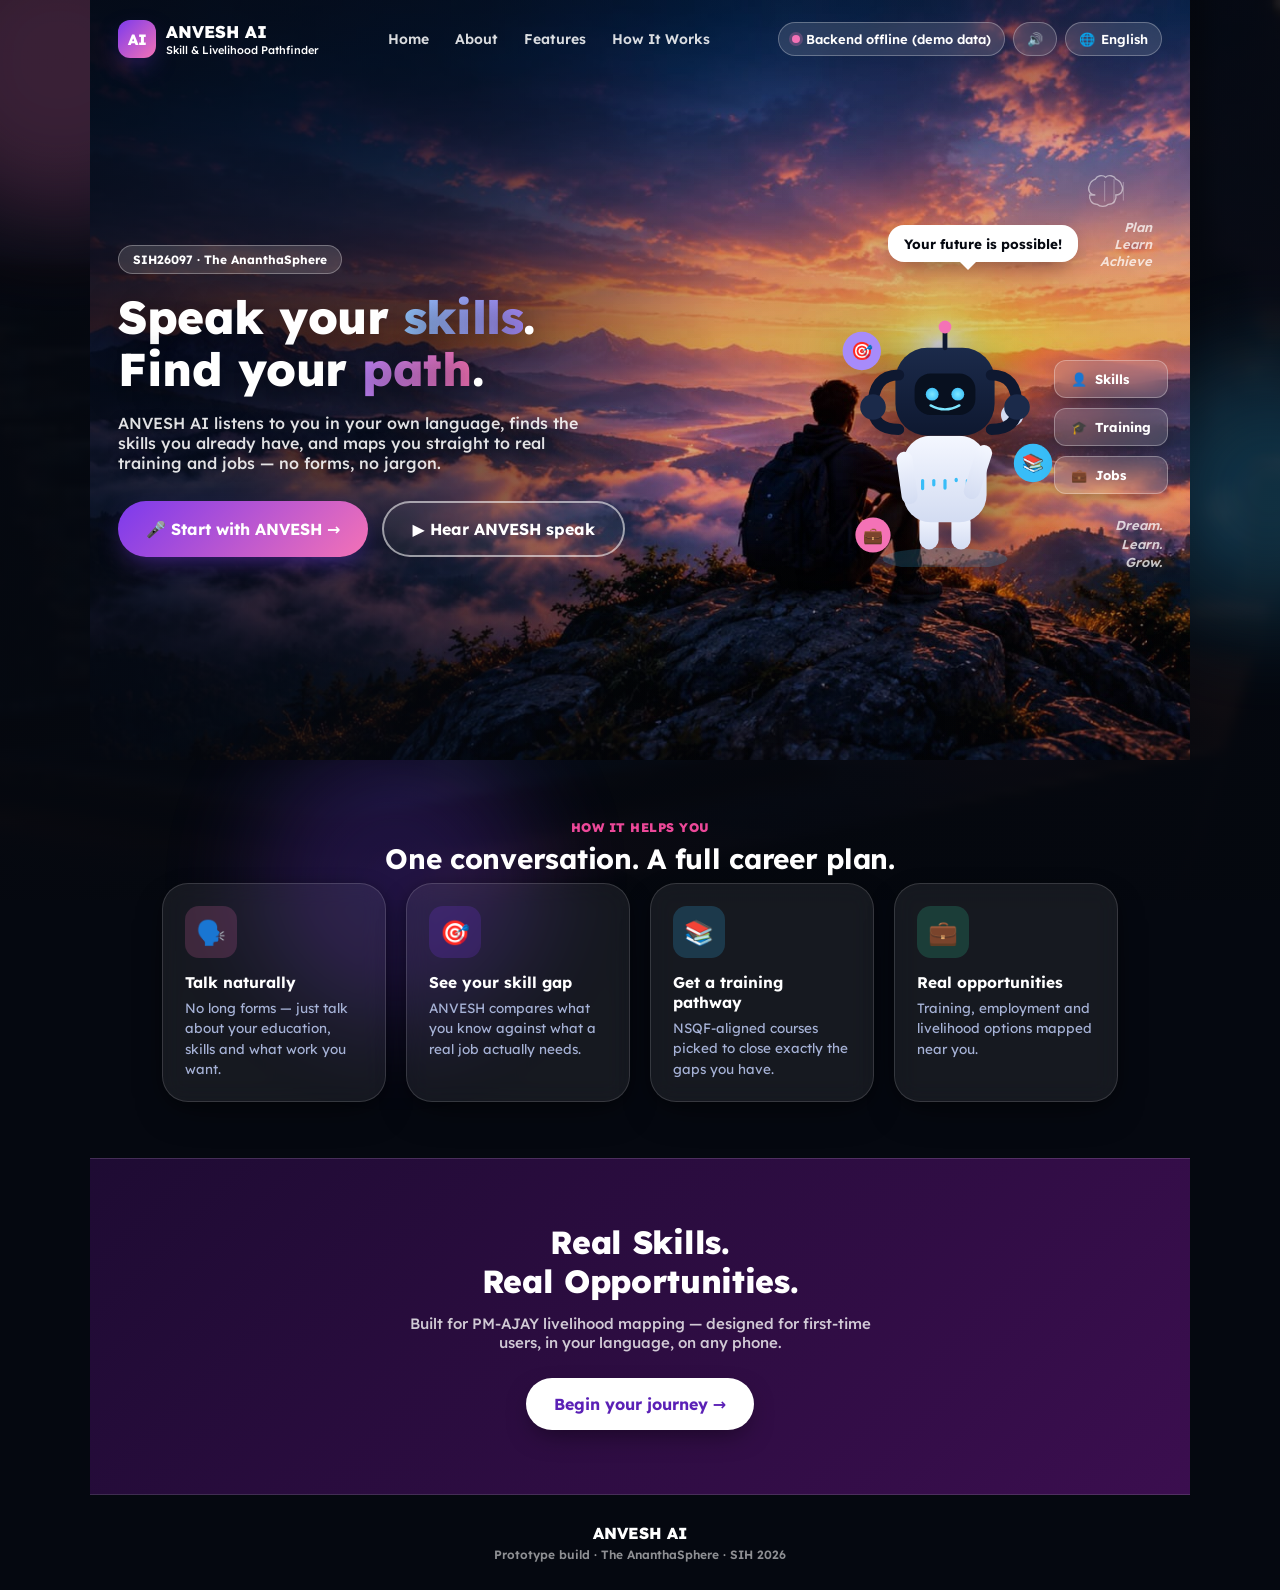
==== commit e770f0d3: "Add files via upload" ====
--- a/index.html
+++ b/index.html
@@ -20,12 +20,12 @@
       </div>
     </div>
     <div class="top-actions">
-      <button class="pill-btn" id="statusPill" title="Backend connection status">
-        <span class="status-dot checking" id="statusDot"></span>
-        <span id="statusLabel">Checking backend…</span>
+      <button class="pill-btn js-status-pill" title="Backend connection status">
+        <span class="status-dot checking js-status-dot"></span>
+        <span class="js-status-label">Checking backend…</span>
       </button>
-      <button class="pill-btn" id="soundToggle" onclick="toggleSound()" title="Toggle sound">🔊</button>
-      <button class="pill-btn" id="topLangPill" onclick="goTo('language')">🌐 <span id="topLangLabel">English</span></button>
+      <button class="pill-btn js-sound-toggle" onclick="toggleSound()" title="Toggle sound">🔊</button>
+      <button class="pill-btn js-lang-pill" onclick="goTo('language')">🌐 <span class="js-lang-label">English</span></button>
     </div>
   </div>
 
--- a/styles.css
+++ b/styles.css
@@ -1,66 +1,84 @@
 /* =========================================================================
    ANVESH AI — Member 1 Frontend Prototype
-   styles.css — bright, high-energy theme + animations.
+   styles.css — cinematic, realistic dark theme built around the hero
+   photo (assets/hero-bg.png), with frosted-glass UI throughout.
    All colors are CSS variables here — change the palette in one place.
    ========================================================================= */
 
 :root{
   --violet:#7C3AED;
   --violet-deep:#5B21B6;
-  --pink:#FF3D81;
-  --pink-deep:#D6206B;
-  --orange:#FB923C;
+  --pink:#F472B6;
+  --pink-deep:#EC4899;
+  --amber:#FDBA74;
   --yellow:#FACC15;
   --sky:#38BDF8;
   --mint:#34D399;
 
-  --ink:#241536;
-  --ink-soft:#6E5E82;
-  --paper:#FFF7FC;
-  --card-bg:rgba(255,255,255,0.86);
-  --line:#F0DCF0;
+  --navy-deep:#050810;
+  --navy:#0E1626;
+
+  --ink:#EEF2FF;
+  --ink-soft:#A6B2D6;
+  --paper:#0A0F1D;
+  --card-bg:rgba(255,255,255,0.07);
+  --card-bg-solid:#121A2E;
+  --line:rgba(255,255,255,0.14);
 
   --radius-s:8px;
   --radius-m:16px;
   --radius-l:26px;
-  --shadow: 0 4px 14px rgba(124,58,237,0.10), 0 16px 40px -18px rgba(214,32,107,0.35);
-  --shadow-pop: 0 10px 26px -8px rgba(124,58,237,0.5);
-  --focus: 0 0 0 4px rgba(124,58,237,0.30);
+  --shadow: 0 4px 18px rgba(0,0,0,0.35), 0 16px 40px -18px rgba(0,0,0,0.55);
+  --shadow-pop: 0 10px 26px -8px rgba(124,58,237,0.55);
+  --focus: 0 0 0 4px rgba(124,58,237,0.35);
 }
 
 *{box-sizing:border-box;}
 html,body{margin:0;padding:0;}
 body{
-  font-family:'Baloo 2','Lexend','Noto Sans Devanagari',system-ui,sans-serif;
+  font-family:'Lexend','Noto Sans Devanagari',system-ui,sans-serif;
   color:var(--ink);
   min-height:100vh;
   -webkit-font-smoothing:antialiased;
-  background:
-    radial-gradient(circle at 12% 8%, rgba(255,61,129,0.16), transparent 45%),
-    radial-gradient(circle at 88% 6%, rgba(56,189,248,0.16), transparent 42%),
-    radial-gradient(circle at 20% 92%, rgba(250,204,21,0.18), transparent 45%),
-    radial-gradient(circle at 90% 88%, rgba(124,58,237,0.16), transparent 42%),
-    var(--paper);
+  background:var(--navy-deep);
   overflow-x:hidden;
 }
 
-h1,h2,h3,h4{font-family:'Baloo 2','Lexend',sans-serif; margin:0; line-height:1.15; font-weight:700; letter-spacing:-0.01em;}
+/* fixed, dimmed copy of one consistent workspace photo behind every
+   screen except the landing hero (which has its own full photo layer).
+   One shared background — not a different photo per step — per the
+   user's request to stop different images "popping" between screens. */
+body::before{
+  content:"";
+  position:fixed;
+  inset:0;
+  background-image:
+    linear-gradient(100deg, rgba(5,8,16,0.82) 0%, rgba(5,8,16,0.6) 45%, rgba(5,8,16,0.75) 100%),
+    linear-gradient(180deg, rgba(5,8,16,0.6), rgba(5,8,16,0.88)),
+    url('assets/bg-app.jpg');
+  background-size:cover;
+  background-position:center 30%;
+  filter:saturate(0.9);
+  z-index:-2;
+}
+
+h1,h2,h3,h4{font-family:'Lexend',sans-serif; margin:0; line-height:1.15; font-weight:700; letter-spacing:-0.01em;}
 p{margin:0;}
 button{font-family:inherit;}
 :focus-visible{outline:none; box-shadow:var(--focus); border-radius:var(--radius-s);}
-a{color:inherit;}
+a{color:inherit; text-decoration:none;}
 
 .blob{
   position:fixed;
   border-radius:50%;
-  filter:blur(40px);
-  opacity:0.5;
-  z-index:0;
+  filter:blur(50px);
+  opacity:0.22;
+  z-index:-1;
   pointer-events:none;
 }
 .blob-1{ width:320px; height:320px; top:-100px; left:-100px; background:var(--pink); animation:floatBlob 16s ease-in-out infinite; }
 .blob-2{ width:260px; height:260px; top:40%; right:-120px; background:var(--sky); animation:floatBlob 20s ease-in-out infinite reverse; }
-.blob-3{ width:280px; height:280px; bottom:-120px; left:20%; background:var(--yellow); animation:floatBlob 18s ease-in-out infinite; }
+.blob-3{ width:280px; height:280px; bottom:-120px; left:20%; background:var(--violet); animation:floatBlob 18s ease-in-out infinite; }
 @keyframes floatBlob{
   0%,100%{ transform:translate(0,0) scale(1); }
   33%{ transform:translate(30px,-20px) scale(1.08); }
@@ -69,7 +87,7 @@
 @media (prefers-reduced-motion: reduce){ .blob{ animation:none; } }
 
 #app{
-  max-width:960px;
+  max-width:1100px;
   margin:0 auto;
   min-height:100vh;
   display:flex;
@@ -82,14 +100,18 @@
   display:flex;
   align-items:center;
   justify-content:space-between;
-  padding:18px 22px;
+  padding:16px 22px;
   position:sticky;
   top:0;
-  background:rgba(255,247,252,0.75);
-  backdrop-filter:blur(10px);
+  background:rgba(5,8,16,0.55);
+  backdrop-filter:blur(12px);
   z-index:20;
   border-bottom:1px solid var(--line);
 }
+.on-landing main{ padding:0; }
+.on-landing > footer{ display:none; }
+.on-landing .topbar{ display:none; }
+
 .brand{ display:flex; align-items:center; gap:10px; }
 .brand-mark{
   width:38px;height:38px;border-radius:12px;
@@ -99,15 +121,9 @@
   font-weight:800;
   font-size:15px;
   box-shadow:var(--shadow-pop);
-  animation:wiggle 4s ease-in-out infinite;
-}
-@keyframes wiggle{ 0%,92%,100%{transform:rotate(0);} 94%{transform:rotate(-8deg);} 96%{transform:rotate(8deg);} 98%{transform:rotate(-4deg);} }
-.brand-name{
-  font-size:18px; font-weight:800;
-  background:linear-gradient(90deg,var(--violet-deep),var(--pink-deep));
-  -webkit-background-clip:text; background-clip:text; color:transparent;
-}
-.brand-sub{font-size:11px;color:var(--ink-soft); margin-top:1px; font-weight:500;}
+}
+.brand-name{ font-size:17px; font-weight:800; color:#fff; }
+.brand-sub{ font-size:11px; color:var(--ink-soft); margin-top:1px; font-weight:500; }
 
 .top-actions{ display:flex; align-items:center; gap:8px; }
 
@@ -125,10 +141,12 @@
 }
 .pill-btn:hover{ border-color:var(--violet); transform:translateY(-1px); }
 .pill-btn:active{ transform:scale(0.96); }
+.pill-btn.glass{ background:rgba(255,255,255,0.12); backdrop-filter:blur(10px); border-color:rgba(255,255,255,0.28); color:#fff; }
+.pill-btn.glass:hover{ border-color:#fff; }
 
 .status-dot{ width:8px;height:8px;border-radius:50%; display:inline-block; }
 .status-dot.online{ background:var(--mint); box-shadow:0 0 0 3px rgba(52,211,153,0.25); }
-.status-dot.offline{ background:var(--pink); box-shadow:0 0 0 3px rgba(255,61,129,0.2); }
+.status-dot.offline{ background:var(--pink); box-shadow:0 0 0 3px rgba(244,114,182,0.25); }
 .status-dot.checking{ background:var(--yellow); animation:blink 1s ease-in-out infinite; }
 @keyframes blink{ 50%{ opacity:0.3; } }
 
@@ -153,15 +171,16 @@
 }
 .j-num{
   width:22px;height:22px;border-radius:50%;
-  background:var(--line);
+  background:var(--card-bg);
+  border:1px solid var(--line);
   color:var(--ink-soft);
   font-size:11px;font-weight:800;
   display:flex;align-items:center;justify-content:center;
   transition:all .25s ease;
 }
-.j-step.done .j-num{ background:linear-gradient(135deg,var(--mint),#10b981); color:#fff; }
-.j-step.active{ color:var(--violet-deep); border-bottom-color:var(--pink); }
-.j-step.active .j-num{ background:linear-gradient(135deg,var(--violet),var(--pink)); color:#fff; transform:scale(1.15); box-shadow:var(--shadow-pop); }
+.j-step.done .j-num{ background:linear-gradient(135deg,var(--mint),#10b981); color:#062; border-color:transparent; }
+.j-step.active{ color:#fff; border-bottom-color:var(--pink); }
+.j-step.active .j-num{ background:linear-gradient(135deg,var(--violet),var(--pink)); color:#fff; border-color:transparent; transform:scale(1.15); box-shadow:var(--shadow-pop); }
 
 main{ flex:1; padding:26px 22px 70px 22px; position:relative; }
 
@@ -181,12 +200,12 @@
   font-size:12px; font-weight:700;
   margin-bottom:10px;
 }
-.screen h2{ font-size:28px; color:var(--ink); margin-bottom:8px; }
+.screen h2{ font-size:28px; color:#fff; margin-bottom:8px; }
 .screen .lede{ color:var(--ink-soft); font-size:15px; max-width:56ch; margin-bottom:26px; font-weight:500; }
 
 .card{
   background:var(--card-bg);
-  backdrop-filter:blur(8px);
+  backdrop-filter:blur(14px);
   border:1.5px solid var(--line);
   border-radius:var(--radius-l);
   box-shadow:var(--shadow);
@@ -202,22 +221,27 @@
   cursor:pointer;
   transition:transform .15s cubic-bezier(.3,1.5,.5,1), box-shadow .15s ease, filter .15s ease;
 }
-.btn:hover{ transform:translateY(-2px) scale(1.02); filter:brightness(1.05); }
+.btn:hover{ transform:translateY(-2px) scale(1.02); filter:brightness(1.08); }
 .btn:active{ transform:scale(0.96); }
 .btn-primary{
   background:linear-gradient(135deg,var(--violet),var(--pink));
   color:#fff;
   box-shadow:var(--shadow-pop);
 }
-.btn-ghost{ background:var(--card-bg); color:var(--violet-deep); border:2px solid var(--line); }
+.btn-ghost{ background:var(--card-bg); color:#fff; border:2px solid var(--line); }
 .btn-ghost:hover{ border-color:var(--violet); }
+.btn-outline-light{ background:rgba(255,255,255,0.06); color:#fff; border:2px solid rgba(255,255,255,0.55); }
+.btn-outline-light:hover{ background:rgba(255,255,255,0.14); border-color:#fff; }
+.btn-inverse{ background:#fff; color:var(--violet-deep); box-shadow:0 10px 26px -8px rgba(0,0,0,0.5); }
 .btn-block{ width:100%; }
 .btn[disabled]{ opacity:0.5; cursor:not-allowed; transform:none; }
+.btn-lg{ padding:16px 28px; font-size:16px; }
 
 .row{ display:flex; gap:14px; flex-wrap:wrap; }
 .row.between{ justify-content:space-between; align-items:center; }
 .actions{ display:flex; gap:12px; margin-top:26px; flex-wrap:wrap; }
 
+/* ---------- Language grid ---------- */
 .lang-grid{
   display:grid;
   grid-template-columns:repeat(auto-fill, minmax(150px,1fr));
@@ -231,43 +255,33 @@
   padding:18px 14px;
   cursor:pointer;
   text-align:left;
+  backdrop-filter:blur(10px);
   transition:transform .15s ease, border-color .15s ease, box-shadow .15s ease;
 }
 .lang-card:hover{ border-color:var(--violet); transform:translateY(-3px); box-shadow:var(--shadow); }
 .lang-card.selected{
   border-color:var(--pink);
-  background:linear-gradient(135deg, rgba(255,61,129,0.12), rgba(124,58,237,0.10));
+  background:linear-gradient(135deg, rgba(244,114,182,0.16), rgba(124,58,237,0.16));
   box-shadow:var(--shadow-pop);
   transform:translateY(-3px) scale(1.02);
 }
-.lang-card .native{ font-size:20px; font-weight:700; color:var(--ink); display:block; }
+.lang-card .native{ font-size:20px; font-weight:700; color:#fff; display:block; }
 .lang-card .roman{ font-size:12.5px; color:var(--ink-soft); display:block; margin-top:2px; font-weight:600; }
 
+/* ---------- Voice screen ---------- */
 .voice-stage{ display:flex; flex-direction:column; align-items:center; text-align:center; padding:40px 20px; }
 .mic-wrap{ position:relative; width:150px; height:150px; display:flex; align-items:center; justify-content:center; }
-.mic-ring{
-  position:absolute; inset:0; border-radius:50%;
-  border:3px solid var(--pink);
-  opacity:0;
-}
+.mic-ring{ position:absolute; inset:0; border-radius:50%; border:3px solid var(--pink); opacity:0; }
 .mic-btn.listening ~ .mic-ring{ animation:ringPulse 1.6s ease-out infinite; }
 .mic-ring:nth-child(2){ animation-delay:.5s !important; }
-@keyframes ringPulse{
-  0%{ transform:scale(0.7); opacity:0.7; }
-  100%{ transform:scale(1.5); opacity:0; }
-}
+@keyframes ringPulse{ 0%{ transform:scale(0.7); opacity:0.7; } 100%{ transform:scale(1.5); opacity:0; } }
 .mic-btn{
-  width:118px;height:118px;
-  border-radius:50%;
-  border:none;
+  width:118px;height:118px; border-radius:50%; border:none;
   background:linear-gradient(150deg,var(--pink),var(--violet));
-  box-shadow:0 14px 34px -10px rgba(214,32,107,0.55);
-  color:#fff;
-  font-size:42px;
+  box-shadow:0 14px 34px -10px rgba(0,0,0,0.6);
+  color:#fff; font-size:42px;
   display:flex;align-items:center;justify-content:center;
-  cursor:pointer;
-  position:relative;
-  z-index:2;
+  cursor:pointer; position:relative; z-index:2;
   transition:transform .2s cubic-bezier(.3,1.6,.5,1);
 }
 .mic-btn:hover{ transform:scale(1.06); }
@@ -275,12 +289,7 @@
 @keyframes micBounce{ 0%,100%{ transform:scale(1); } 50%{ transform:scale(1.1); } }
 
 .waveform{ display:flex; align-items:flex-end; gap:5px; height:34px; margin-top:20px; }
-.waveform span{
-  display:block; width:6px; border-radius:4px;
-  background:linear-gradient(180deg,var(--sky),var(--violet));
-  animation:none;
-  height:8px;
-}
+.waveform span{ display:block; width:6px; border-radius:4px; background:linear-gradient(180deg,var(--sky),var(--violet)); height:8px; }
 .waveform.live span{ animation:waveBounce 0.9s ease-in-out infinite; }
 .waveform span:nth-child(1){ animation-delay:0s; }
 .waveform span:nth-child(2){ animation-delay:0.1s; }
@@ -289,19 +298,16 @@
 .waveform span:nth-child(5){ animation-delay:0.4s; }
 .waveform span:nth-child(6){ animation-delay:0.3s; }
 .waveform span:nth-child(7){ animation-delay:0.2s; }
-@keyframes waveBounce{
-  0%,100%{ height:8px; }
-  50%{ height:32px; }
-}
+@keyframes waveBounce{ 0%,100%{ height:8px; } 50%{ height:32px; } }
 
 .voice-status{ margin-top:18px; font-size:14.5px; color:var(--ink-soft); font-weight:600; min-height:20px; }
 .transcript-box{
   margin-top:22px; width:100%; max-width:480px;
-  background:linear-gradient(135deg, rgba(124,58,237,0.10), rgba(56,189,248,0.10));
+  background:rgba(124,58,237,0.14);
   border:1.5px solid var(--line);
   border-radius:var(--radius-m);
   padding:16px 18px;
-  text-align:left; font-size:14.5px; color:var(--ink);
+  text-align:left; font-size:14.5px; color:#fff;
   display:none;
 }
 .transcript-box.show{ display:block; animation:screenIn .3s ease; }
@@ -311,37 +317,38 @@
   flex:1; padding:14px 18px; border-radius:999px;
   border:2px solid var(--line);
   font-size:14.5px; font-family:inherit;
-  background:var(--card-bg);
-}
+  background:rgba(255,255,255,0.06);
+  color:#fff;
+}
+.text-fallback input::placeholder{ color:var(--ink-soft); }
 .text-fallback input:focus{ border-color:var(--violet); }
 
+/* ---------- Profile screen ---------- */
 .field-list{ display:flex; flex-direction:column; }
-.field-row{
-  display:flex; align-items:center; justify-content:space-between;
-  padding:14px 0; border-bottom:1px solid var(--line);
-}
+.field-row{ display:flex; align-items:center; justify-content:space-between; padding:14px 0; border-bottom:1px solid var(--line); }
 .field-row:last-child{ border-bottom:none; }
 .field-label{ font-size:13.5px; color:var(--ink-soft); font-weight:600; }
-.field-value{ font-size:15px; font-weight:700; }
+.field-value{ font-size:15px; font-weight:700; color:#fff; }
 .tag{ display:inline-flex; padding:4px 11px; border-radius:999px; font-size:11.5px; font-weight:800; }
-.tag-missing{ background:linear-gradient(135deg,#FFE1EC,#FFD1E4); color:var(--pink-deep); }
+.tag-missing{ background:rgba(244,114,182,0.2); color:#fbcfe8; }
 
 .next-q{
   margin-top:18px;
-  background:linear-gradient(135deg, rgba(250,204,21,0.22), rgba(251,146,60,0.16));
+  background:rgba(250,204,21,0.14);
   border-radius:var(--radius-m);
   padding:16px 18px; font-size:14.5px; color:var(--ink);
 }
-.next-q strong{ display:block; font-size:12px; color:var(--pink-deep); margin-bottom:4px; }
-
+.next-q strong{ display:block; font-size:12px; color:var(--amber); margin-bottom:4px; }
+
+/* ---------- Skill gap ---------- */
 .skill-cols{ display:grid; grid-template-columns:1fr; gap:18px; }
 @media(min-width:640px){ .skill-cols{ grid-template-columns:1fr 1fr; } }
 .skill-block h4{ font-size:13px; color:var(--ink-soft); font-weight:700; margin-bottom:10px; }
 .chip-list{ display:flex; flex-wrap:wrap; gap:8px; }
 .chip{ padding:8px 14px; border-radius:999px; font-size:13.5px; font-weight:700; transition:transform .15s ease; }
 .chip:hover{ transform:translateY(-2px); }
-.chip-have{ background:linear-gradient(135deg,#D6FCE9,#BBF7D8); color:#0f7a4c; }
-.chip-need{ background:linear-gradient(135deg,#FFE1EC,#FFD1E4); color:var(--pink-deep); }
+.chip-have{ background:rgba(52,211,153,0.18); color:#6ee7b7; }
+.chip-need{ background:rgba(244,114,182,0.18); color:#fbcfe8; }
 
 .gap-bar-wrap{ margin-top:22px; }
 .gap-bar-track{ height:12px; border-radius:999px; background:var(--line); overflow:hidden; }
@@ -356,6 +363,7 @@
 @keyframes gradientShift{ 0%,100%{ background-position:0% 50%; } 50%{ background-position:100% 50%; } }
 .gap-bar-caption{ display:flex; justify-content:space-between; font-size:12.5px; color:var(--ink-soft); margin-top:8px; font-weight:600; }
 
+/* ---------- NSQF ---------- */
 .nsqf-item{ display:flex; gap:14px; padding:16px 0; border-bottom:1px solid var(--line); }
 .nsqf-item:last-child{ border-bottom:none; }
 .nsqf-level{
@@ -364,9 +372,10 @@
   color:#fff; font-weight:800; font-size:12.5px;
   display:flex;align-items:center;justify-content:center; text-align:center;
 }
-.nsqf-title{ font-weight:700; font-size:15px; margin-bottom:3px; }
+.nsqf-title{ font-weight:700; font-size:15px; margin-bottom:3px; color:#fff; }
 .nsqf-meta{ font-size:13px; color:var(--ink-soft); }
 
+/* ---------- Occupation / score ---------- */
 .score-wrap{ display:flex; align-items:center; gap:24px; flex-wrap:wrap; }
 .score-ring{
   width:128px;height:128px; border-radius:50%; flex-shrink:0;
@@ -379,41 +388,44 @@
   from{ background:conic-gradient(var(--violet) 0%, var(--line) 0%); }
   to{ background:conic-gradient(var(--violet) calc(var(--pct,0)*1%), var(--pink) calc(var(--pct,0)*1%), var(--line) 0); }
 }
-.score-ring::before{ content:""; position:absolute; width:98px;height:98px; border-radius:50%; background:var(--paper); }
-.score-num{ position:relative; font-size:30px; font-weight:800; color:var(--ink); }
+.score-ring::before{ content:""; position:absolute; width:98px;height:98px; border-radius:50%; background:var(--card-bg-solid); }
+.score-num{ position:relative; font-size:30px; font-weight:800; color:#fff; }
 .score-num span{ font-size:13px; font-weight:600; color:var(--ink-soft); display:block; margin-top:-2px; }
-.occ-title{ font-size:21px; font-weight:800; color:var(--ink); margin-bottom:4px; }
+.occ-title{ font-size:21px; font-weight:800; color:#fff; margin-bottom:4px; }
 .occ-sub{ font-size:13.5px; color:var(--ink-soft); font-weight:600; }
 
 .explain-toggle{
   margin-top:20px; background:var(--card-bg); border:2px dashed var(--line);
   border-radius:var(--radius-m); padding:14px 16px; width:100%; text-align:left;
-  font-size:14px; font-weight:700; color:var(--violet-deep); cursor:pointer;
+  font-size:14px; font-weight:700; color:#fff; cursor:pointer;
   transition:border-color .15s ease;
 }
 .explain-toggle:hover{ border-color:var(--violet); }
 .explain-body{
   margin-top:12px; padding:16px 18px;
-  background:linear-gradient(135deg, rgba(124,58,237,0.10), rgba(56,189,248,0.10));
+  background:rgba(124,58,237,0.14);
   border-radius:var(--radius-m); font-size:14px; line-height:1.55; color:var(--ink);
   display:none;
 }
 .explain-body.show{ display:block; animation:screenIn .25s ease; }
 
+/* ---------- Opportunities ---------- */
 .opp-card{
   border:1.5px solid var(--line); border-radius:var(--radius-m);
   padding:18px; margin-bottom:12px; background:var(--card-bg);
+  backdrop-filter:blur(10px);
   transition:transform .15s ease, box-shadow .15s ease;
 }
 .opp-card:hover{ transform:translateY(-2px); box-shadow:var(--shadow); }
 .opp-card:last-child{ margin-bottom:0; }
 .opp-type{ display:inline-block; font-size:11.5px; font-weight:800; padding:4px 11px; border-radius:999px; margin-bottom:8px; }
-.opp-type.training{ background:linear-gradient(135deg,#DCEBFF,#CDE3FF); color:#1d4ed8; }
-.opp-type.employment{ background:linear-gradient(135deg,#FFF1CC,#FFE7A8); color:var(--pink-deep); }
-.opp-type.livelihood{ background:linear-gradient(135deg,#D6FCE9,#BBF7D8); color:#0f7a4c; }
-.opp-title{ font-weight:700; font-size:15px; margin-bottom:3px; }
+.opp-type.training{ background:rgba(56,189,248,0.2); color:#bae6fd; }
+.opp-type.employment{ background:rgba(253,186,116,0.2); color:#fed7aa; }
+.opp-type.livelihood{ background:rgba(52,211,153,0.2); color:#6ee7b7; }
+.opp-title{ font-weight:700; font-size:15px; margin-bottom:3px; color:#fff; }
 .opp-meta{ font-size:13px; color:var(--ink-soft); }
 
+/* ---------- States: loading / empty / error ---------- */
 .state-box{ display:flex; flex-direction:column; align-items:center; text-align:center; padding:54px 20px; color:var(--ink-soft); }
 .spinner{
   width:40px;height:40px; border-radius:50%;
@@ -424,213 +436,366 @@
   margin-bottom:16px;
 }
 @keyframes spin{ to{ transform:rotate(360deg); } }
-.state-title{ font-size:16px; font-weight:700; color:var(--ink); margin-bottom:6px; }
+.state-title{ font-size:16px; font-weight:700; color:#fff; margin-bottom:6px; }
 .state-desc{ font-size:13.5px; max-width:40ch; }
 .state-box .btn{ margin-top:18px; }
 .icon-badge{ width:50px;height:50px; border-radius:50%; display:flex;align-items:center;justify-content:center; margin-bottom:16px; font-size:22px; }
-.icon-badge.err{ background:linear-gradient(135deg,#FFE1EC,#FFD1E4); color:var(--pink-deep); }
-.icon-badge.empty{ background:linear-gradient(135deg,#EDE4FF,#DCE9FF); color:var(--violet-deep); }
+.icon-badge.err{ background:rgba(244,114,182,0.2); color:#fbcfe8; }
+.icon-badge.empty{ background:rgba(124,58,237,0.2); color:#ddd6fe; }
 
 footer{ text-align:center; font-size:12px; color:var(--ink-soft); padding:18px 22px 28px; font-weight:600; }
 .mock-badge{
   display:inline-flex; align-items:center; gap:5px;
-  font-size:11px; font-weight:700; color:var(--pink-deep);
-  background:#FFE1EC; padding:3px 10px; border-radius:999px; margin-left:8px;
-}
-
-.confetti-piece{
-  position:fixed; z-index:999; pointer-events:none; border-radius:2px;
-  animation:confettiFly 1.2s ease-out forwards;
-}
-@keyframes confettiFly{
-  to{ transform:translate(var(--dx),var(--dy)) rotate(var(--rot)); opacity:0; }
-}
+  font-size:11px; font-weight:700; color:#fbcfe8;
+  background:rgba(244,114,182,0.2); padding:3px 10px; border-radius:999px; margin-left:8px;
+}
+
+/* ---------- Confetti + mic pop particles ---------- */
+.confetti-piece{ position:fixed; z-index:999; pointer-events:none; border-radius:2px; animation:confettiFly 1.2s ease-out forwards; }
+@keyframes confettiFly{ to{ transform:translate(var(--dx),var(--dy)) rotate(var(--rot)); opacity:0; } }
 .voice-pop{
   position:fixed; z-index:998; pointer-events:none; border-radius:50%;
   background:radial-gradient(circle at 35% 30%, #fff, var(--sky));
   opacity:0.9;
   animation:popRise 1.1s ease-out forwards;
 }
-@keyframes popRise{
-  0%{ transform:translateY(0) scale(0.6); opacity:0.9; }
-  100%{ transform:translateY(-90px) scale(1.4); opacity:0; }
-}
+@keyframes popRise{ 0%{ transform:translateY(0) scale(0.6); opacity:0.9; } 100%{ transform:translateY(-90px) scale(1.4); opacity:0; } }
+
+/* =========================================================================
+   Landing / hero page — cinematic real-photo hero + glass UI
+   ========================================================================= */
+.landing-screen{ animation:screenIn .4s ease; }
+
+.hero-photo{
+  position:relative;
+  min-height:760px;
+  display:flex;
+  flex-direction:column;
+  overflow:hidden;
+}
+.hero-photo-img{
+  position:absolute; inset:0;
+  width:100%; height:100%;
+  object-fit:cover;
+  object-position:center 30%;
+  z-index:0;
+}
+.hero-photo-overlay{
+  position:absolute; inset:0;
+  background:
+    linear-gradient(100deg, rgba(5,8,16,0.88) 0%, rgba(5,8,16,0.55) 42%, rgba(5,8,16,0.25) 68%, rgba(5,8,16,0.55) 100%),
+    linear-gradient(180deg, rgba(5,8,16,0.55) 0%, rgba(5,8,16,0.15) 22%, rgba(5,8,16,0.1) 60%, rgba(5,8,16,0.75) 100%);
+  z-index:1;
+}
+/* landing hero: the photo already has its own person + mascot + cards
+   baked in on the right — keep that fully visible, only darken the left
+   third where our real headline/buttons sit. */
+.hero-photo-overlay-light{
+  background:
+    linear-gradient(100deg, rgba(5,8,16,0.82) 0%, rgba(5,8,16,0.62) 32%, rgba(5,8,16,0.12) 56%, rgba(5,8,16,0.05) 100%),
+    linear-gradient(180deg, rgba(5,8,16,0.4) 0%, rgba(5,8,16,0.05) 20%, rgba(5,8,16,0.05) 65%, rgba(5,8,16,0.35) 100%);
+}
+
+.hero-nav{
+  position:relative; z-index:5;
+  display:flex; align-items:center; justify-content:space-between;
+  padding:20px 28px;
+  flex-wrap:wrap;
+  gap:12px;
+}
+.hero-nav .brand-name-dark, .hero-nav .brand-sub-dark{ color:#fff; }
+.hero-nav-links{ display:flex; gap:26px; }
+.hero-nav-links a{ color:rgba(255,255,255,0.85); font-size:14px; font-weight:600; transition:color .15s ease; }
+.hero-nav-links a:hover{ color:#fff; }
+@media(max-width:760px){ .hero-nav-links{ display:none; } }
+
+.hero-content{
+  position:relative; z-index:5;
+  flex:1;
+  display:grid;
+  grid-template-columns:1.15fr 0.85fr;
+  gap:24px;
+  align-items:center;
+  padding:20px 28px 56px;
+  max-width:1100px;
+  margin:0 auto;
+  width:100%;
+}
+@media(max-width:820px){ .hero-content{ grid-template-columns:1fr; } }
+.hero-content-textonly{ display:block; max-width:640px; margin:0; padding-left:56px; }
+@media(max-width:820px){ .hero-content-textonly{ padding-left:24px; padding-right:24px; max-width:100%; } }
+
+.btn.speaking-pulse{ animation:btnPulse 0.9s ease-in-out infinite; }
+@keyframes btnPulse{ 0%,100%{ box-shadow:0 0 0 0 rgba(255,255,255,0.35);} 50%{ box-shadow:0 0 0 10px rgba(255,255,255,0);} }
+
+.hero-kicker{
+  display:inline-block;
+  color:#fff;
+  background:rgba(255,255,255,0.14);
+  border:1px solid rgba(255,255,255,0.3);
+  backdrop-filter:blur(8px);
+  padding:6px 14px;
+  border-radius:999px;
+  font-size:12px; font-weight:700;
+  margin-bottom:18px;
+}
+.hero-title{
+  font-size:46px;
+  color:#fff;
+  font-weight:800;
+  line-height:1.12;
+  margin-bottom:18px;
+  text-shadow:0 6px 30px rgba(0,0,0,0.5);
+}
+.grad-blue{ background:linear-gradient(90deg,#93C5FD,#A78BFA); -webkit-background-clip:text; background-clip:text; color:transparent; }
+.grad-pink{ background:linear-gradient(90deg,#C084FC,#F472B6); -webkit-background-clip:text; background-clip:text; color:transparent; }
+.hero-sub{
+  color:rgba(255,255,255,0.88);
+  font-size:16px;
+  font-weight:500;
+  max-width:48ch;
+  margin-bottom:28px;
+  text-shadow:0 2px 12px rgba(0,0,0,0.4);
+}
+.hero-actions{ display:flex; gap:14px; flex-wrap:wrap; }
+
+/* ---- mascot stage ---- */
+.hero-mascot-stage{ position:relative; display:flex; align-items:flex-end; justify-content:center; min-height:340px; }
+.mascot-wrap{ position:relative; z-index:3; }
+.mascot-svg{
+  width:min(240px, 70vw);
+  height:auto;
+  animation:mascotPopIn 0.9s cubic-bezier(.2,1.6,.4,1) both, mascotIdle 3.4s ease-in-out 0.9s infinite;
+  filter:drop-shadow(0 18px 28px rgba(0,0,0,0.5));
+}
+@keyframes mascotPopIn{ 0%{ transform:translateY(120px) scale(0.6); opacity:0; } 70%{ transform:translateY(-10px) scale(1.04); opacity:1; } 100%{ transform:translateY(0) scale(1); opacity:1; } }
+@keyframes mascotIdle{ 0%,100%{ transform:translateY(0); } 50%{ transform:translateY(-8px); } }
+.wave-arm{ transform-origin:202px 188px; animation:waveArm 1.6s ease-in-out 1s infinite; }
+@keyframes waveArm{ 0%,100%{ transform:rotate(0deg); } 25%{ transform:rotate(-16deg); } 75%{ transform:rotate(6deg); } }
+.sound-ring{ transform-origin:150px 180px; }
+.sound-ring.r1{ animation:ringGrow 2.6s ease-out 0.3s infinite; }
+.sound-ring.r2{ animation:ringGrow 2.6s ease-out 1.1s infinite; }
+.sound-ring.r3{ animation:ringGrow 2.6s ease-out 1.9s infinite; }
+@keyframes ringGrow{ 0%{ transform:scale(0.6); opacity:0.6; } 100%{ transform:scale(1.5); opacity:0; } }
+.badge{ animation:badgeFloat 3.2s ease-in-out infinite; transform-origin:center; }
+.badge-1{ animation-delay:0s; }
+.badge-2{ animation-delay:0.6s; }
+.badge-3{ animation-delay:1.2s; }
+@keyframes badgeFloat{ 0%,100%{ transform:translateY(0) rotate(0deg); } 50%{ transform:translateY(-10px) rotate(4deg); } }
+.mascot-wrap.speaking .mascot-svg{ animation:mascotPopIn 0.9s cubic-bezier(.2,1.6,.4,1) both, mascotTalk 0.4s ease-in-out infinite; }
+@keyframes mascotTalk{ 0%,100%{ transform:scale(1); } 50%{ transform:scale(1.03); } }
+.mascot-wrap.speaking .sound-ring{ animation-duration:1s !important; }
+.eye{ animation:eyeBlink 3.4s ease-in-out infinite; }
+@keyframes eyeBlink{ 0%,92%,100%{ opacity:1; } 95%{ opacity:0.15; } }
+.antenna-dot{ animation:antennaPulse 1.6s ease-in-out infinite; }
+@keyframes antennaPulse{ 0%,100%{ opacity:0.6; } 50%{ opacity:1; } }
+
+.speech-bubble{
+  position:absolute;
+  top:-6px; left:50%; transform:translateX(-30%);
+  background:#fff;
+  color:var(--navy-deep);
+  font-weight:700;
+  font-size:13.5px;
+  padding:10px 16px;
+  border-radius:16px;
+  box-shadow:0 10px 24px -8px rgba(0,0,0,0.45);
+  z-index:4;
+  white-space:nowrap;
+}
+.speech-bubble::after{
+  content:"";
+  position:absolute; bottom:-8px; left:38%;
+  width:0; height:0;
+  border-left:8px solid transparent;
+  border-right:8px solid transparent;
+  border-top:8px solid #fff;
+}
+@media(max-width:820px){ .speech-bubble{ left:50%; transform:translateX(-50%); } }
+
+.floating-cards{
+  position:absolute;
+  right:-6px; top:38%;
+  display:flex; flex-direction:column; gap:10px;
+  z-index:3;
+}
+@media(max-width:820px){ .floating-cards{ position:static; flex-direction:row; margin-top:16px; justify-content:center; flex-wrap:wrap; } }
+.glass-card{
+  display:flex; align-items:center; gap:8px;
+  background:rgba(255,255,255,0.14);
+  backdrop-filter:blur(10px);
+  border:1px solid rgba(255,255,255,0.3);
+  color:#fff;
+  font-weight:700;
+  font-size:13px;
+  padding:10px 16px;
+  border-radius:12px;
+  box-shadow:0 8px 20px -8px rgba(0,0,0,0.4);
+  animation:cardFloat 3.6s ease-in-out infinite;
+}
+.floating-cards .glass-card:nth-child(1){ animation-delay:0s; }
+.floating-cards .glass-card:nth-child(2){ animation-delay:0.5s; }
+.floating-cards .glass-card:nth-child(3){ animation-delay:1s; }
+@keyframes cardFloat{ 0%,100%{ transform:translateY(0); } 50%{ transform:translateY(-6px); } }
+
+.dream-caption{
+  position:absolute;
+  bottom:0; right:0;
+  font-family:'Lexend',cursive;
+  font-style:italic;
+  font-weight:600;
+  font-size:13px;
+  line-height:1.4;
+  color:rgba(255,255,255,0.75);
+  text-align:right;
+  z-index:2;
+}
+@media(max-width:820px){ .dream-caption{ display:none; } }
+
+.brain-caption{
+  position:absolute;
+  top:-64px; right:10px;
+  display:flex; flex-direction:column; align-items:flex-end;
+  z-index:2;
+  pointer-events:none;
+}
+.brain-outline{ width:76px; height:56px; opacity:0.9; }
+.brain-text{
+  font-family:'Lexend',cursive;
+  font-style:italic;
+  font-weight:600;
+  font-size:13px;
+  line-height:1.3;
+  color:rgba(255,255,255,0.75);
+  text-align:right;
+  margin-top:-4px;
+}
+@media(max-width:820px){ .brain-caption{ display:none; } }
+
+/* ---- feature strip ---- */
+.feature-strip{ max-width:1000px; margin:0 auto; padding:56px 22px; text-align:center; }
+.section-kicker{ display:inline-block; color:var(--pink-deep); font-weight:800; font-size:12.5px; letter-spacing:0.04em; text-transform:uppercase; margin-bottom:8px; }
+.section-title{ font-size:26px; color:#fff; margin-bottom:34px; }
+.feature-grid{ display:grid; grid-template-columns:repeat(2,1fr); gap:20px; text-align:left; }
+@media(min-width:760px){ .feature-grid{ grid-template-columns:repeat(4,1fr); } }
+.feature-card{ background:var(--card-bg); backdrop-filter:blur(12px); border:1.5px solid var(--line); border-radius:var(--radius-l); padding:22px; box-shadow:var(--shadow); transition:transform .2s ease; }
+.feature-card:hover{ transform:translateY(-4px); }
+.feature-tile{ width:52px;height:52px; border-radius:14px; display:flex;align-items:center;justify-content:center; font-size:24px; margin-bottom:14px; }
+.tile-1{ background:rgba(244,114,182,0.18); }
+.tile-2{ background:rgba(124,58,237,0.2); }
+.tile-3{ background:rgba(56,189,248,0.2); }
+.tile-4{ background:rgba(52,211,153,0.2); }
+.feature-name{ font-weight:700; font-size:15.5px; margin-bottom:6px; color:#fff; }
+.feature-desc{ font-size:13.5px; color:var(--ink-soft); line-height:1.5; }
+
+/* ---- bold color-block CTA band ---- */
+.band-cta{
+  background:linear-gradient(135deg,#1E0B33,#3B0E4F);
+  color:#fff;
+  text-align:center;
+  padding:64px 22px;
+  border-top:1px solid var(--line);
+  border-bottom:1px solid var(--line);
+}
+.band-cta h2{ font-size:32px; font-weight:800; line-height:1.2; margin-bottom:14px; }
+.band-cta p{ color:rgba(255,255,255,0.78); max-width:52ch; margin:0 auto 26px; font-size:15px; font-weight:500; }
+
+/* ---- footer ---- */
+.site-footer{ background:transparent; color:rgba(255,255,255,0.55); text-align:center; padding:28px 22px; }
+.footer-brand{ font-weight:800; font-size:16px; color:#fff; margin-bottom:4px; }
+.footer-note{ font-size:12px; }
 
 @media(max-width:520px){
   .screen h2{ font-size:23px; }
   main{ padding:20px 16px 60px 16px; }
   .topbar{ padding:14px 16px; }
+  .hero-title{ font-size:32px; }
 }
 
 /* =========================================================================
-   Landing / hero page — vibrant, editorial, "wow" entry point
+   Per-screen mascot + speech bubble + decorative sticky notes, used on
+   every inner screen (voice/profile/skillgap/nsqf/occupation/opportunities)
+   to match the reference mood board.
    ========================================================================= */
-.on-landing main{ padding:0; }
-.on-landing > footer{ display:none; } /* the plain global footer — landing has its own */
-
-.landing-screen{ animation:screenIn .4s ease; }
-
-.hero-band{
-  position:relative;
-  overflow:hidden;
-  background:linear-gradient(150deg, var(--violet-deep) 0%, var(--violet) 45%, var(--pink) 100%);
-  padding:56px 22px 40px;
-}
-.hero-content{
-  max-width:1000px;
-  margin:0 auto;
-  display:grid;
-  grid-template-columns:1.1fr 0.9fr;
-  gap:24px;
+.scene-mascot{
+  position:absolute;
+  top:100px;
+  right:28px;
+  z-index:2;
+  display:flex;
+  flex-direction:column;
   align-items:center;
-}
-@media(max-width:760px){ .hero-content{ grid-template-columns:1fr; text-align:center; } }
-
-.hero-kicker{
-  display:inline-block;
-  color:#fff;
-  background:rgba(255,255,255,0.18);
-  border:1px solid rgba(255,255,255,0.35);
-  padding:5px 14px;
-  border-radius:999px;
-  font-size:12px;
-  font-weight:700;
-  letter-spacing:0.02em;
-  margin-bottom:16px;
-}
-.hero-title{
-  font-size:44px;
-  color:#fff;
-  font-weight:800;
-  line-height:1.08;
-  margin-bottom:16px;
-  text-shadow:0 6px 24px rgba(0,0,0,0.15);
-}
-.hero-sub{
-  color:rgba(255,255,255,0.92);
-  font-size:16px;
-  font-weight:500;
-  max-width:46ch;
-  margin-bottom:26px;
-}
-@media(max-width:760px){ .hero-sub{ margin-left:auto; margin-right:auto; } }
-.hero-actions{ display:flex; gap:14px; flex-wrap:wrap; }
-@media(max-width:760px){ .hero-actions{ justify-content:center; } }
-
-.btn-lg{ padding:16px 28px; font-size:16px; }
-.btn-inverse{ background:#fff; color:var(--violet-deep); box-shadow:0 10px 26px -8px rgba(0,0,0,0.35); }
-.hero-band .btn-ghost{ background:rgba(255,255,255,0.14); color:#fff; border-color:rgba(255,255,255,0.5); }
-.hero-band .btn-ghost:hover{ border-color:#fff; background:rgba(255,255,255,0.22); }
-
-/* ---- mascot ---- */
-.mascot-wrap{
-  position:relative;
-  display:flex;
-  align-items:flex-end;
-  justify-content:center;
-  min-height:320px;
-}
-.mascot-svg{
-  width:min(280px, 80vw);
-  height:auto;
+  pointer-events:none;
+}
+.scene-mascot .mascot-wrap{ width:130px; }
+.scene-mascot .mascot-svg{
   animation:mascotPopIn 0.9s cubic-bezier(.2,1.6,.4,1) both, mascotIdle 3.4s ease-in-out 0.9s infinite;
-  filter:drop-shadow(0 18px 30px rgba(0,0,0,0.25));
-}
-@keyframes mascotPopIn{
-  0%{ transform:translateY(120px) scale(0.6); opacity:0; }
-  70%{ transform:translateY(-10px) scale(1.04); opacity:1; }
-  100%{ transform:translateY(0) scale(1); opacity:1; }
-}
-@keyframes mascotIdle{
-  0%,100%{ transform:translateY(0); }
-  50%{ transform:translateY(-8px); }
-}
-.wave-arm{
-  transform-origin:206px 220px;
-  animation:waveArm 1.6s ease-in-out 1s infinite;
-}
-@keyframes waveArm{
-  0%,100%{ transform:rotate(0deg); }
-  25%{ transform:rotate(-14deg); }
-  75%{ transform:rotate(6deg); }
-}
-.sound-ring{ transform-origin:160px 190px; }
-.sound-ring.r1{ animation:ringGrow 2.6s ease-out 0.3s infinite; }
-.sound-ring.r2{ animation:ringGrow 2.6s ease-out 1.1s infinite; }
-.sound-ring.r3{ animation:ringGrow 2.6s ease-out 1.9s infinite; }
-@keyframes ringGrow{
-  0%{ transform:scale(0.6); opacity:0.6; }
-  100%{ transform:scale(1.5); opacity:0; }
-}
-.badge{ animation:badgeFloat 3.2s ease-in-out infinite; transform-origin:center; }
-.badge-1{ animation-delay:0s; }
-.badge-2{ animation-delay:0.6s; }
-.badge-3{ animation-delay:1.2s; }
-@keyframes badgeFloat{
-  0%,100%{ transform:translateY(0) rotate(0deg); }
-  50%{ transform:translateY(-10px) rotate(4deg); }
-}
-.mascot-wrap.speaking .mascot-svg{ animation:mascotPopIn 0.9s cubic-bezier(.2,1.6,.4,1) both, mascotTalk 0.4s ease-in-out infinite; }
-@keyframes mascotTalk{
-  0%,100%{ transform:scale(1); }
-  50%{ transform:scale(1.03); }
-}
-.mascot-wrap.speaking .sound-ring{ animation-duration:1s !important; }
-
-/* ---- feature strip ---- */
-.feature-strip{ max-width:1000px; margin:0 auto; padding:56px 22px; text-align:center; }
-.section-kicker{
-  display:inline-block; color:var(--pink-deep); font-weight:800; font-size:12.5px;
-  letter-spacing:0.04em; text-transform:uppercase; margin-bottom:8px;
-}
-.section-title{ font-size:26px; color:var(--ink); margin-bottom:34px; }
-.feature-grid{
-  display:grid; grid-template-columns:repeat(2,1fr); gap:20px; text-align:left;
-}
-@media(min-width:760px){ .feature-grid{ grid-template-columns:repeat(4,1fr); } }
-.feature-card{
-  background:var(--card-bg); border:1.5px solid var(--line); border-radius:var(--radius-l);
-  padding:22px; box-shadow:var(--shadow); transition:transform .2s ease;
-}
-.feature-card:hover{ transform:translateY(-4px); }
-.feature-tile{
-  width:52px;height:52px; border-radius:14px; display:flex;align-items:center;justify-content:center;
-  font-size:24px; margin-bottom:14px;
-}
-.tile-1{ background:linear-gradient(135deg,#FFD6E7,#FFB3D1); }
-.tile-2{ background:linear-gradient(135deg,#E6D6FF,#C9B3FF); }
-.tile-3{ background:linear-gradient(135deg,#CDEBFF,#A9DBFF); }
-.tile-4{ background:linear-gradient(135deg,#D6FCE9,#A9F0CB); }
-.feature-name{ font-weight:700; font-size:15.5px; margin-bottom:6px; color:var(--ink); }
-.feature-desc{ font-size:13.5px; color:var(--ink-soft); line-height:1.5; }
-
-/* ---- bold color-block CTA band ---- */
-.band-cta{
-  background:linear-gradient(135deg,#3B0E4F,#5B1642);
-  color:#fff;
+  filter:drop-shadow(0 14px 22px rgba(0,0,0,0.5));
+}
+.scene-bubble{
+  position:static;
+  transform:none;
+  margin-bottom:10px;
+  max-width:150px;
+  white-space:normal;
   text-align:center;
-  padding:64px 22px;
-}
-.band-cta h2{
-  font-size:32px;
-  font-weight:800;
-  line-height:1.2;
-  margin-bottom:14px;
-}
-.band-cta p{
-  color:rgba(255,255,255,0.82);
-  max-width:52ch;
-  margin:0 auto 26px;
-  font-size:15px;
-  font-weight:500;
-}
-
-/* ---- footer ---- */
-.site-footer{
-  background:var(--ink);
-  color:rgba(255,255,255,0.7);
-  text-align:center;
-  padding:28px 22px;
-}
-.footer-brand{ font-weight:800; font-size:16px; color:#fff; margin-bottom:4px; }
-.footer-note{ font-size:12px; }
+}
+.scene-bubble::after{ left:50%; margin-left:-8px; }
+@media(max-width:900px){ .scene-mascot{ display:none; } }
+
+.sticky-note{
+  position:absolute;
+  font-family:'Lexend',cursive;
+  font-style:italic;
+  font-weight:600;
+  font-size:13px;
+  line-height:1.35;
+  color:rgba(255,255,255,0.5);
+  z-index:1;
+  pointer-events:none;
+  text-shadow:0 2px 10px rgba(0,0,0,0.6);
+  white-space:pre-line;
+  max-width:150px;
+}
+/* Sit in the same safe right-side margin as the mascot, well below it,
+   instead of the left column where real headings/body text live —
+   they were colliding with real content there. Hidden at the same
+   breakpoint as the mascot so the two always appear/disappear together. */
+.sticky-note.note-1{ top:270px; right:28px; text-align:right; }
+.sticky-note.note-2{ top:350px; right:28px; text-align:right; }
+@media(max-width:900px){ .sticky-note{ display:none; } }
+
+/* keep inner screens' main content clear of the decorative mascot */
+main{ position:relative; }
+
+/* ---- profile screen sidebar (matches reference profile mockup) ---- */
+.profile-layout{ display:grid; grid-template-columns:200px 1fr; gap:28px; }
+@media(max-width:760px){ .profile-layout{ grid-template-columns:1fr; } }
+.profile-sidebar{
+  display:flex; flex-direction:column; gap:6px;
+  background:var(--card-bg);
+  backdrop-filter:blur(14px);
+  border:1.5px solid var(--line);
+  border-radius:var(--radius-l);
+  padding:14px;
+  align-self:start;
+  position:sticky;
+  top:90px;
+}
+@media(max-width:760px){ .profile-sidebar{ position:static; flex-direction:row; overflow-x:auto; } }
+.side-link{
+  display:flex; align-items:center; gap:8px;
+  background:transparent;
+  border:none;
+  border-radius:var(--radius-m);
+  padding:11px 14px;
+  font-size:13.5px;
+  font-weight:600;
+  color:var(--ink-soft);
+  cursor:pointer;
+  text-align:left;
+  transition:background .15s ease, color .15s ease;
+  white-space:nowrap;
+}
+.side-link:hover{ background:rgba(255,255,255,0.06); color:#fff; }
+.side-link.active{ background:linear-gradient(135deg,var(--violet),var(--pink)); color:#fff; }
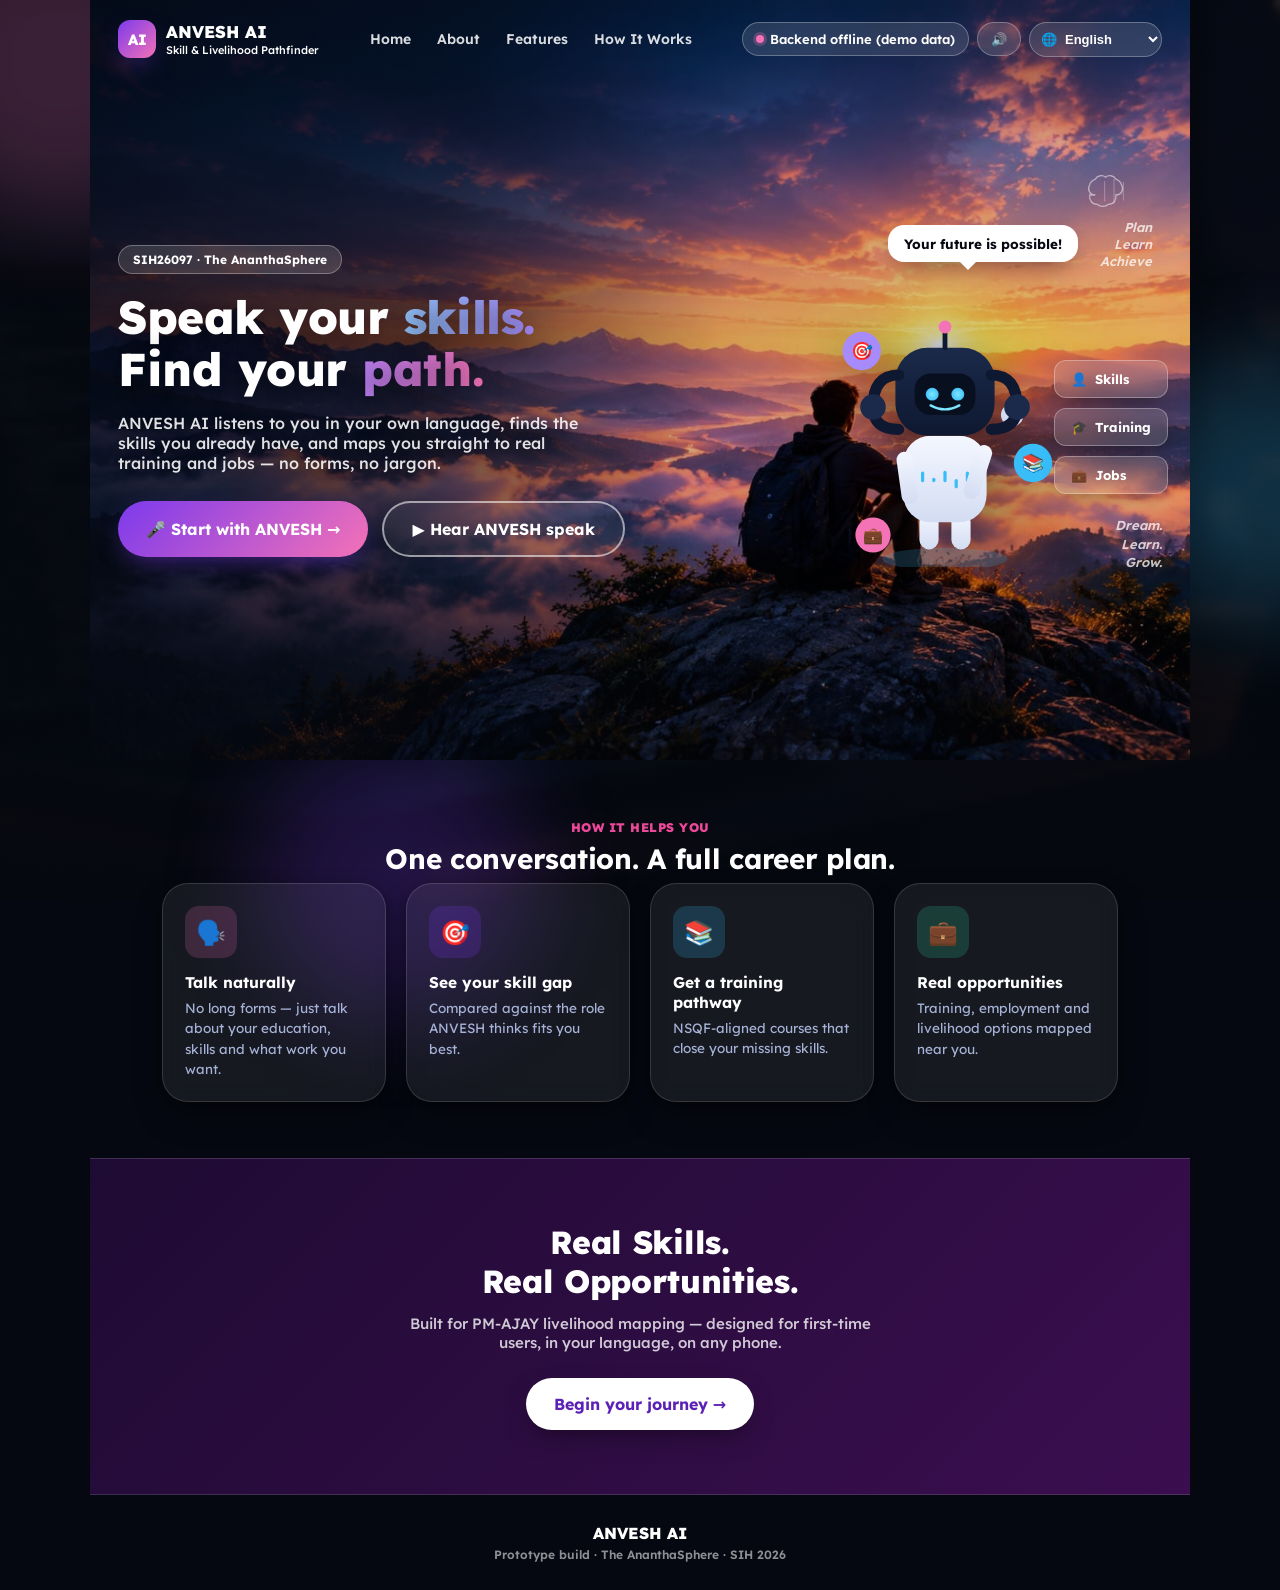
==== commit 16aa634b: "Add files via upload" ====
--- a/index.html
+++ b/index.html
@@ -5,7 +5,7 @@
 <meta name="viewport" content="width=device-width, initial-scale=1.0" />
 <title>ANVESH AI — Skill &amp; Livelihood Pathfinder</title>
 <link rel="preconnect" href="https://fonts.googleapis.com">
-<link href="https://fonts.googleapis.com/css2?family=Baloo+2:wght@500;600;700;800&family=Lexend:wght@400;500;600;700&family=Noto+Sans+Devanagari:wght@400;500;600&display=swap" rel="stylesheet">
+<link href="https://fonts.googleapis.com/css2?family=Baloo+2:wght@500;600;700;800&family=Lexend:wght@400;500;600;700&family=Noto+Sans+Devanagari:wght@400;500;600&family=Noto+Sans+Kannada:wght@400;500;600&family=Noto+Sans+Tamil:wght@400;500;600&family=Noto+Sans+Telugu:wght@400;500;600&family=Noto+Sans+Bengali:wght@400;500;600&display=swap" rel="stylesheet">
 <link rel="stylesheet" href="styles.css">
 </head>
 <body>
@@ -39,6 +39,7 @@
 <script src="api.js"></script>
 <script src="effects.js"></script>
 <script src="mascot.js"></script>
+<script src="i18n.js"></script>
 <script src="app.js"></script>
 </body>
 </html>
--- a/styles.css
+++ b/styles.css
@@ -36,7 +36,7 @@
 *{box-sizing:border-box;}
 html,body{margin:0;padding:0;}
 body{
-  font-family:'Lexend','Noto Sans Devanagari',system-ui,sans-serif;
+  font-family:'Lexend','Noto Sans Devanagari','Noto Sans Kannada','Noto Sans Tamil','Noto Sans Telugu','Noto Sans Bengali',system-ui,sans-serif;
   color:var(--ink);
   min-height:100vh;
   -webkit-font-smoothing:antialiased;
@@ -62,7 +62,7 @@
   z-index:-2;
 }
 
-h1,h2,h3,h4{font-family:'Lexend',sans-serif; margin:0; line-height:1.15; font-weight:700; letter-spacing:-0.01em;}
+h1,h2,h3,h4{font-family:'Lexend','Noto Sans Devanagari','Noto Sans Kannada','Noto Sans Tamil','Noto Sans Telugu','Noto Sans Bengali',sans-serif; margin:0; line-height:1.15; font-weight:700; letter-spacing:-0.01em;}
 p{margin:0;}
 button{font-family:inherit;}
 :focus-visible{outline:none; box-shadow:var(--focus); border-radius:var(--radius-s);}
@@ -143,6 +143,30 @@
 .pill-btn:active{ transform:scale(0.96); }
 .pill-btn.glass{ background:rgba(255,255,255,0.12); backdrop-filter:blur(10px); border-color:rgba(255,255,255,0.28); color:#fff; }
 .pill-btn.glass:hover{ border-color:#fff; }
+
+.language-select-wrap{
+  position:relative;
+  display:flex;
+  align-items:center;
+}
+.language-icon{
+  position:absolute;
+  left:12px;
+  z-index:2;
+  pointer-events:none;
+  font-size:13px;
+}
+.language-select-wrap .js-landing-language{
+  min-width:118px;
+  padding-left:31px;
+  padding-right:28px;
+  appearance:auto;
+  -webkit-appearance:auto;
+}
+.language-select-wrap .js-landing-language option{
+  color:var(--ink);
+  background:#fff;
+}
 
 .status-dot{ width:8px;height:8px;border-radius:50%; display:inline-block; }
 .status-dot.online{ background:var(--mint); box-shadow:0 0 0 3px rgba(52,211,153,0.25); }
@@ -750,20 +774,15 @@
   font-weight:600;
   font-size:13px;
   line-height:1.35;
-  color:rgba(255,255,255,0.5);
+  color:rgba(255,255,255,0.55);
   z-index:1;
   pointer-events:none;
   text-shadow:0 2px 10px rgba(0,0,0,0.6);
   white-space:pre-line;
-  max-width:150px;
-}
-/* Sit in the same safe right-side margin as the mascot, well below it,
-   instead of the left column where real headings/body text live —
-   they were colliding with real content there. Hidden at the same
-   breakpoint as the mascot so the two always appear/disappear together. */
-.sticky-note.note-1{ top:270px; right:28px; text-align:right; }
-.sticky-note.note-2{ top:350px; right:28px; text-align:right; }
-@media(max-width:900px){ .sticky-note{ display:none; } }
+}
+.sticky-note.note-1{ top:96px; left:24px; text-align:left; }
+.sticky-note.note-2{ bottom:36px; left:24px; text-align:left; }
+@media(max-width:760px){ .sticky-note{ display:none; } }
 
 /* keep inner screens' main content clear of the decorative mascot */
 main{ position:relative; }
@@ -799,3 +818,6 @@
 }
 .side-link:hover{ background:rgba(255,255,255,0.06); color:#fff; }
 .side-link.active{ background:linear-gradient(135deg,var(--violet),var(--pink)); color:#fff; }
+
+/* Multilingual typography: slightly more line-height for Indian scripts. */
+html[lang="hi"] body,html[lang="kn"] body,html[lang="ta"] body,html[lang="te"] body,html[lang="bn"] body{line-height:1.5;}
